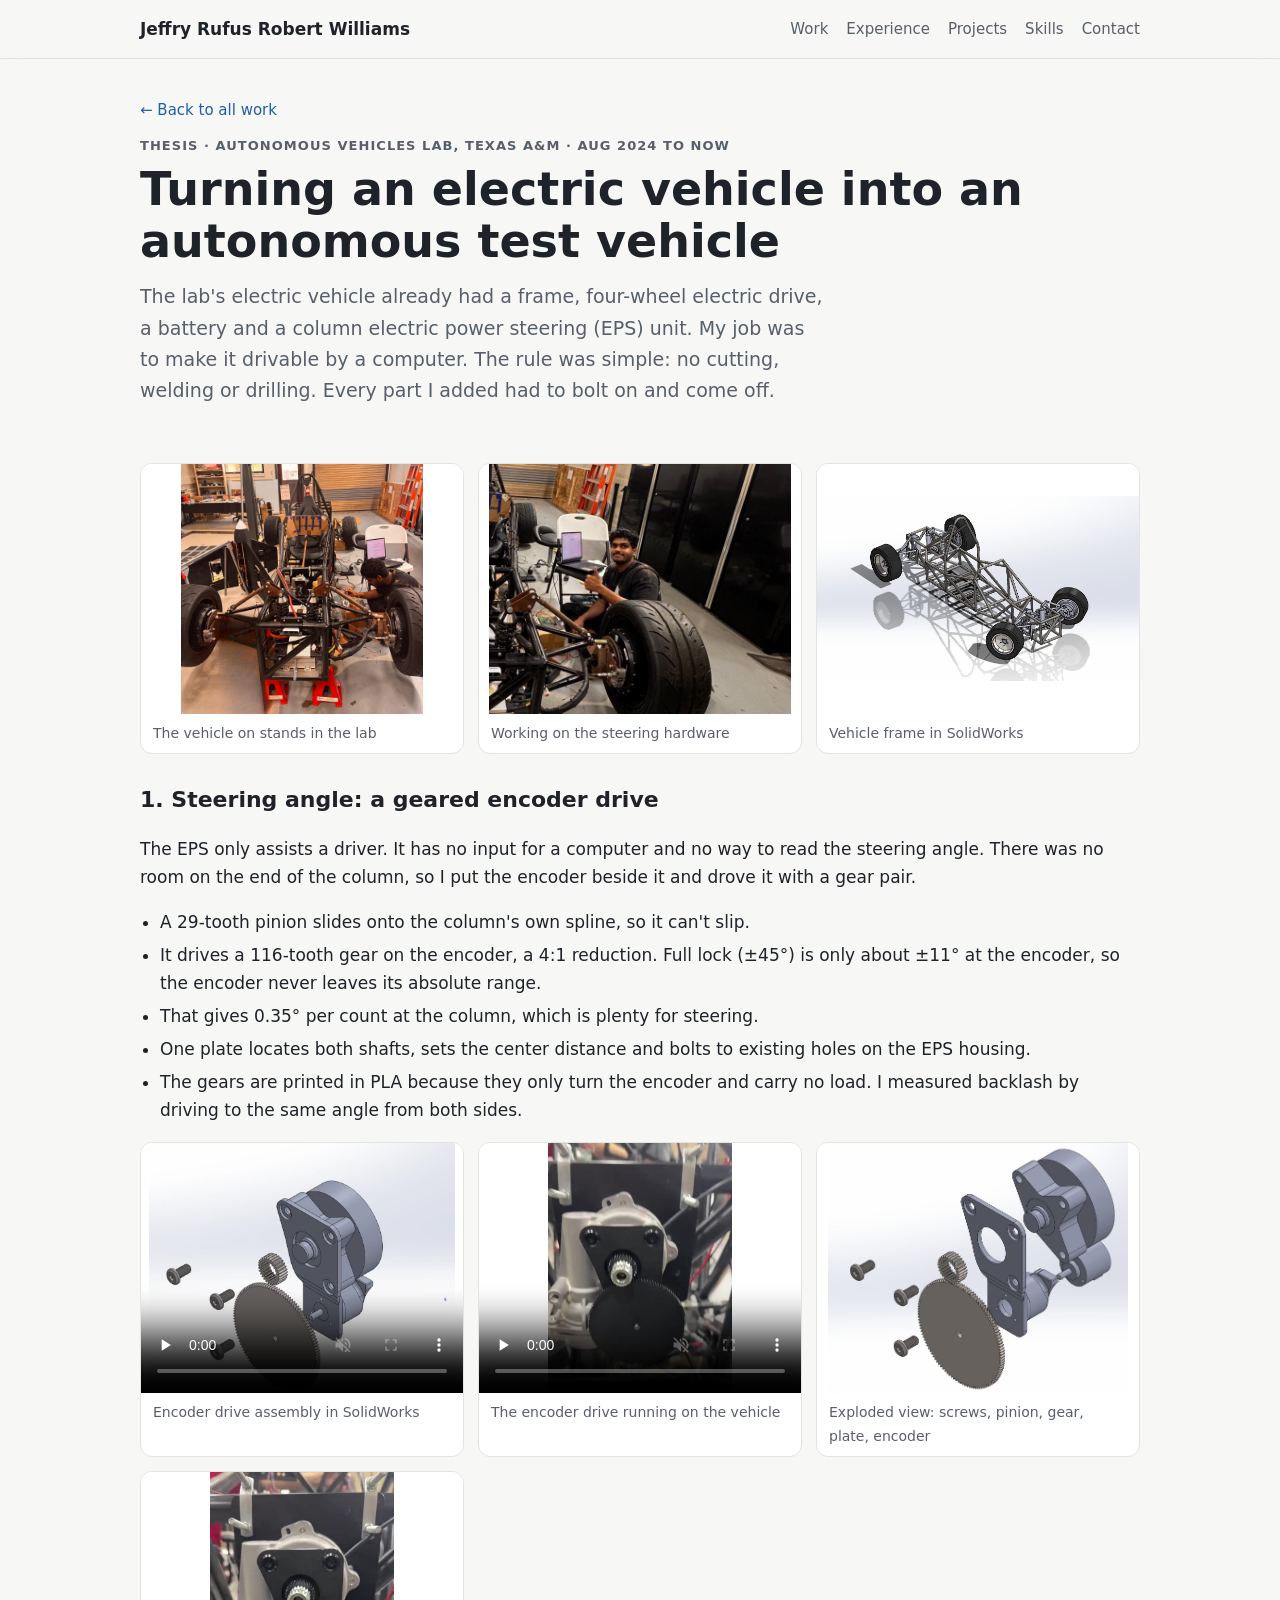
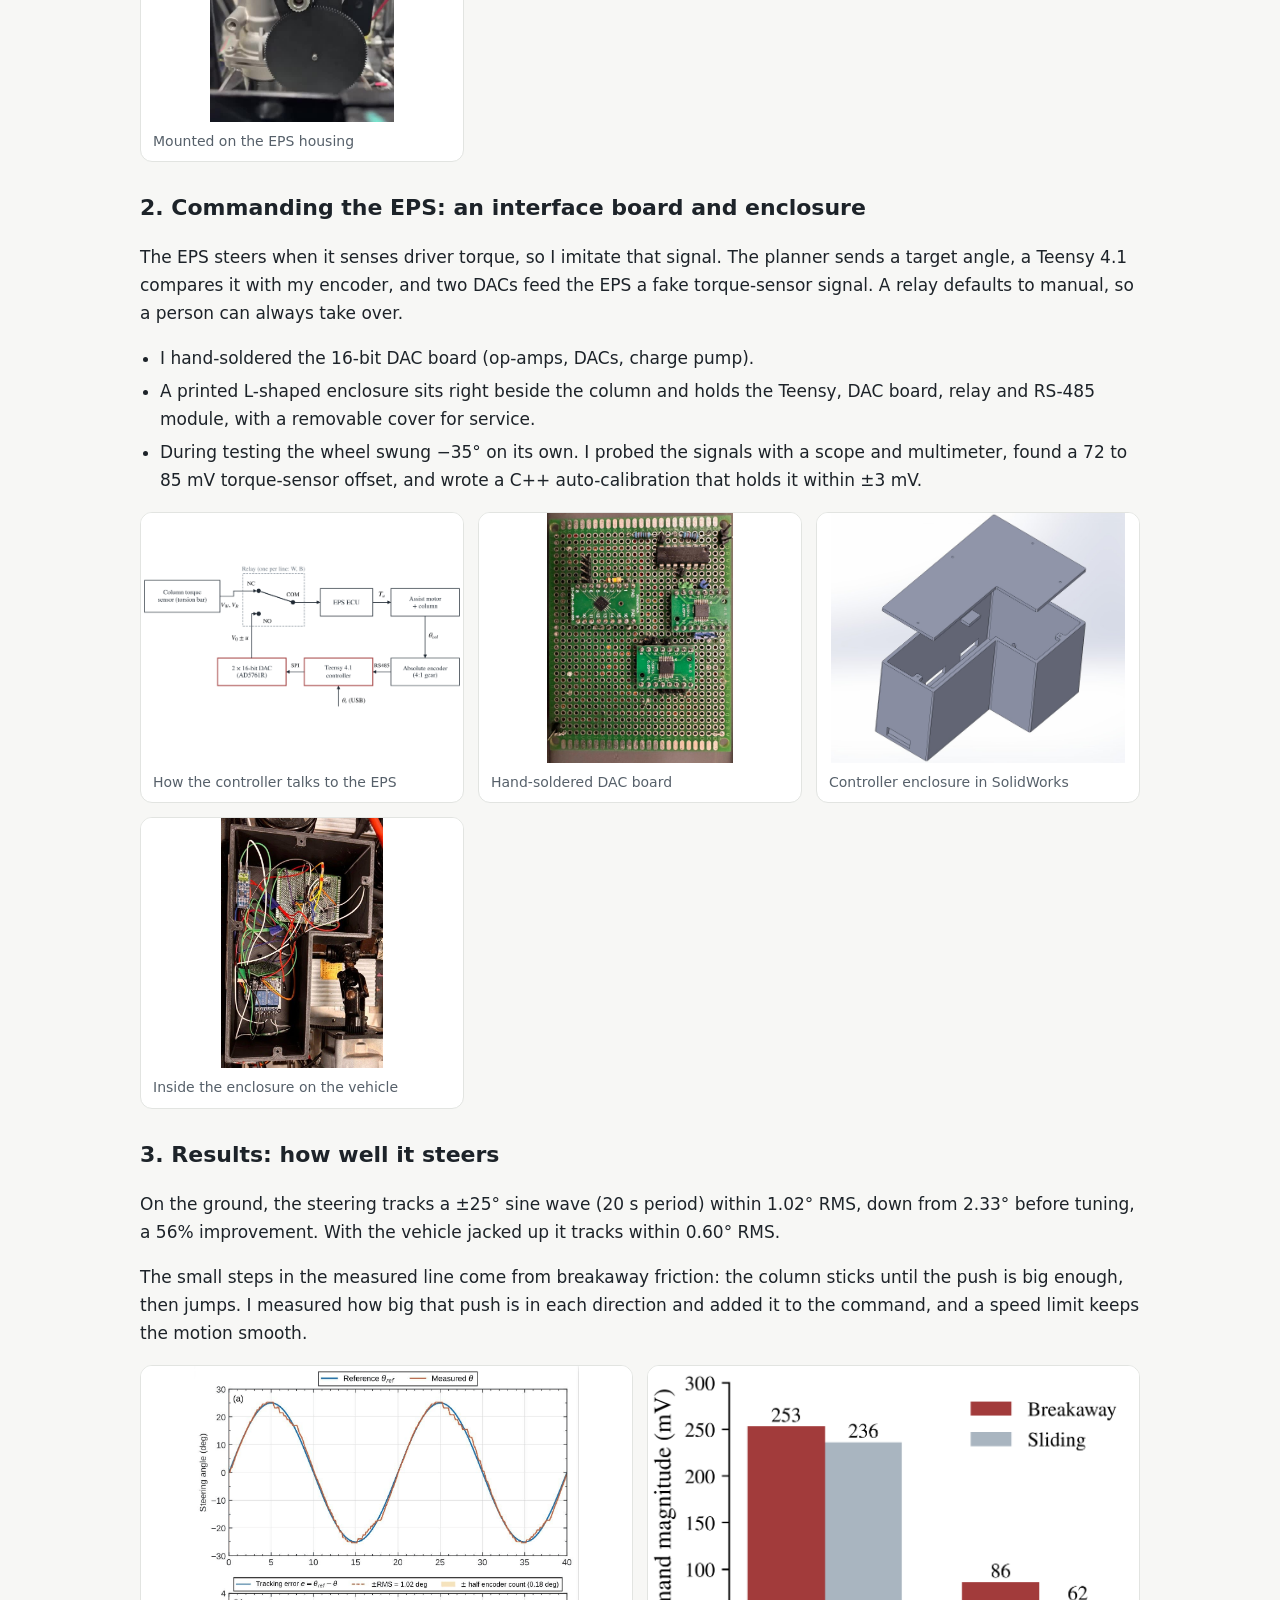
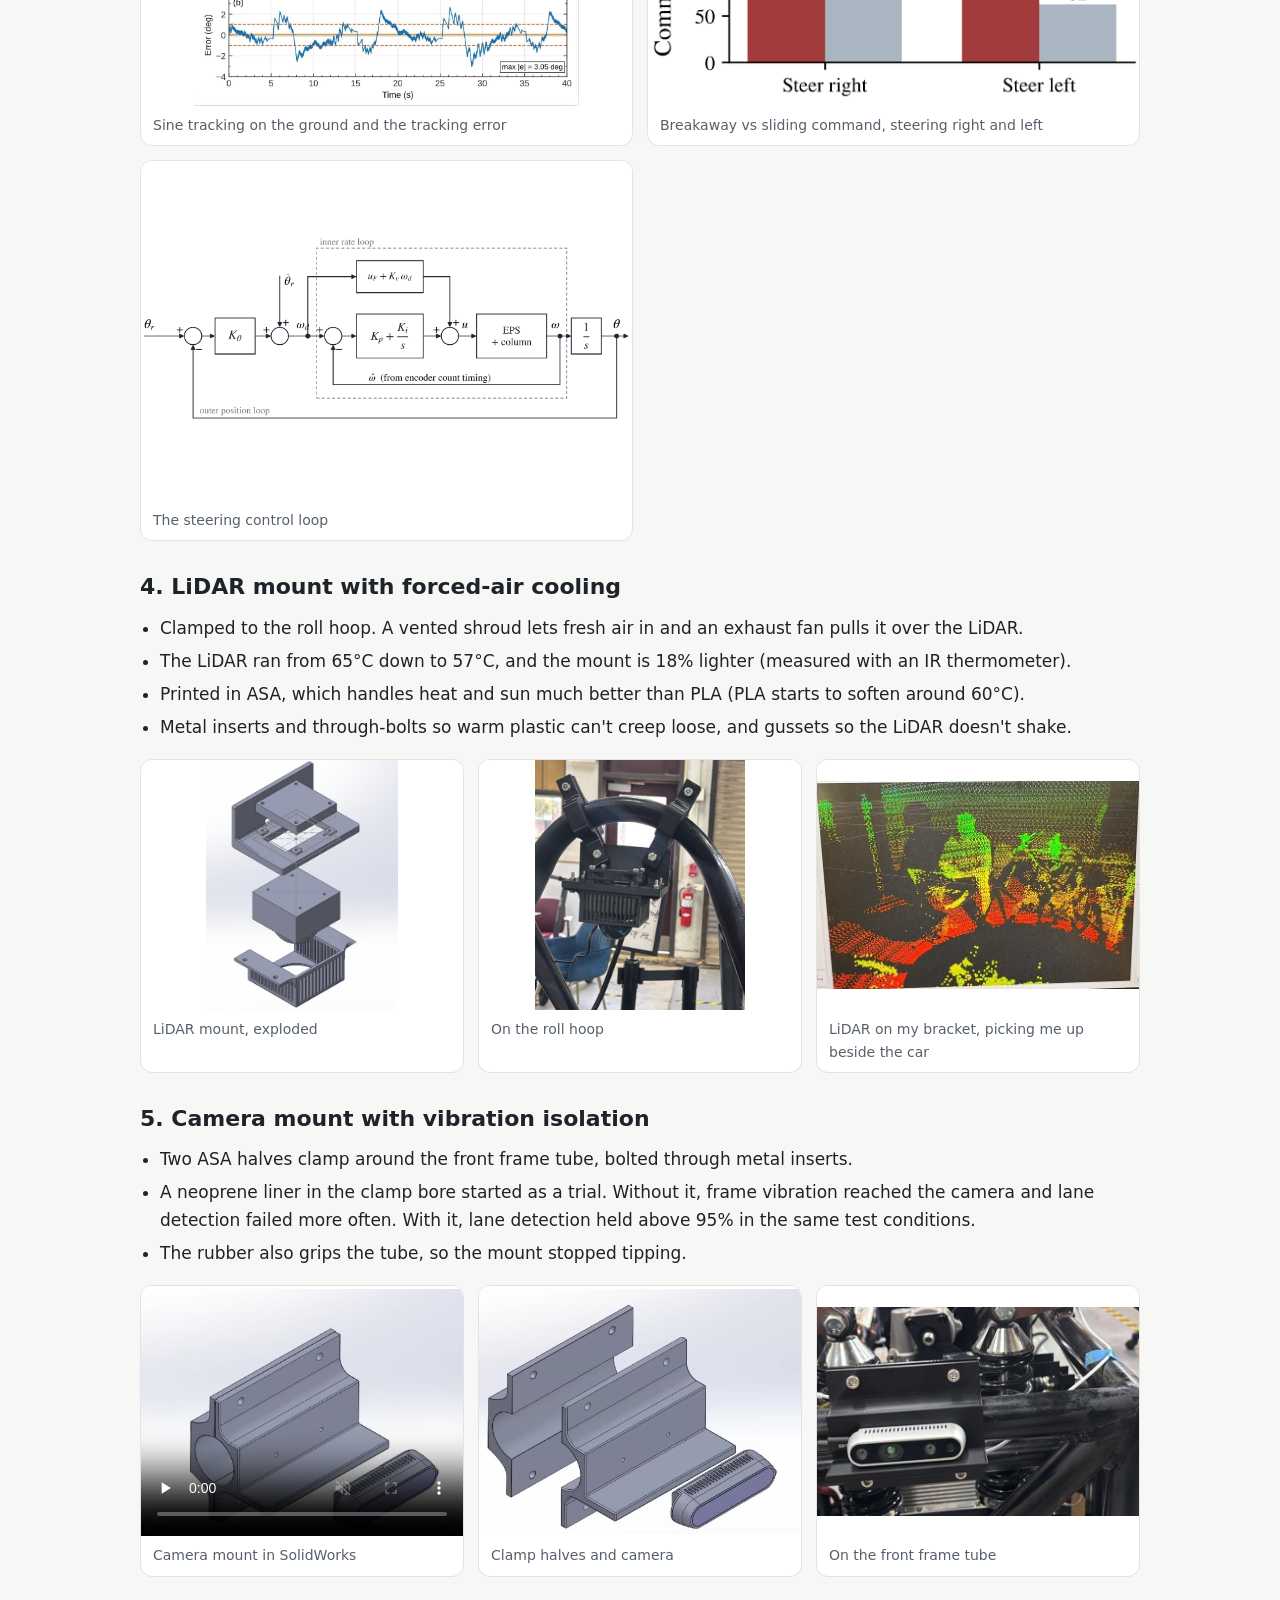
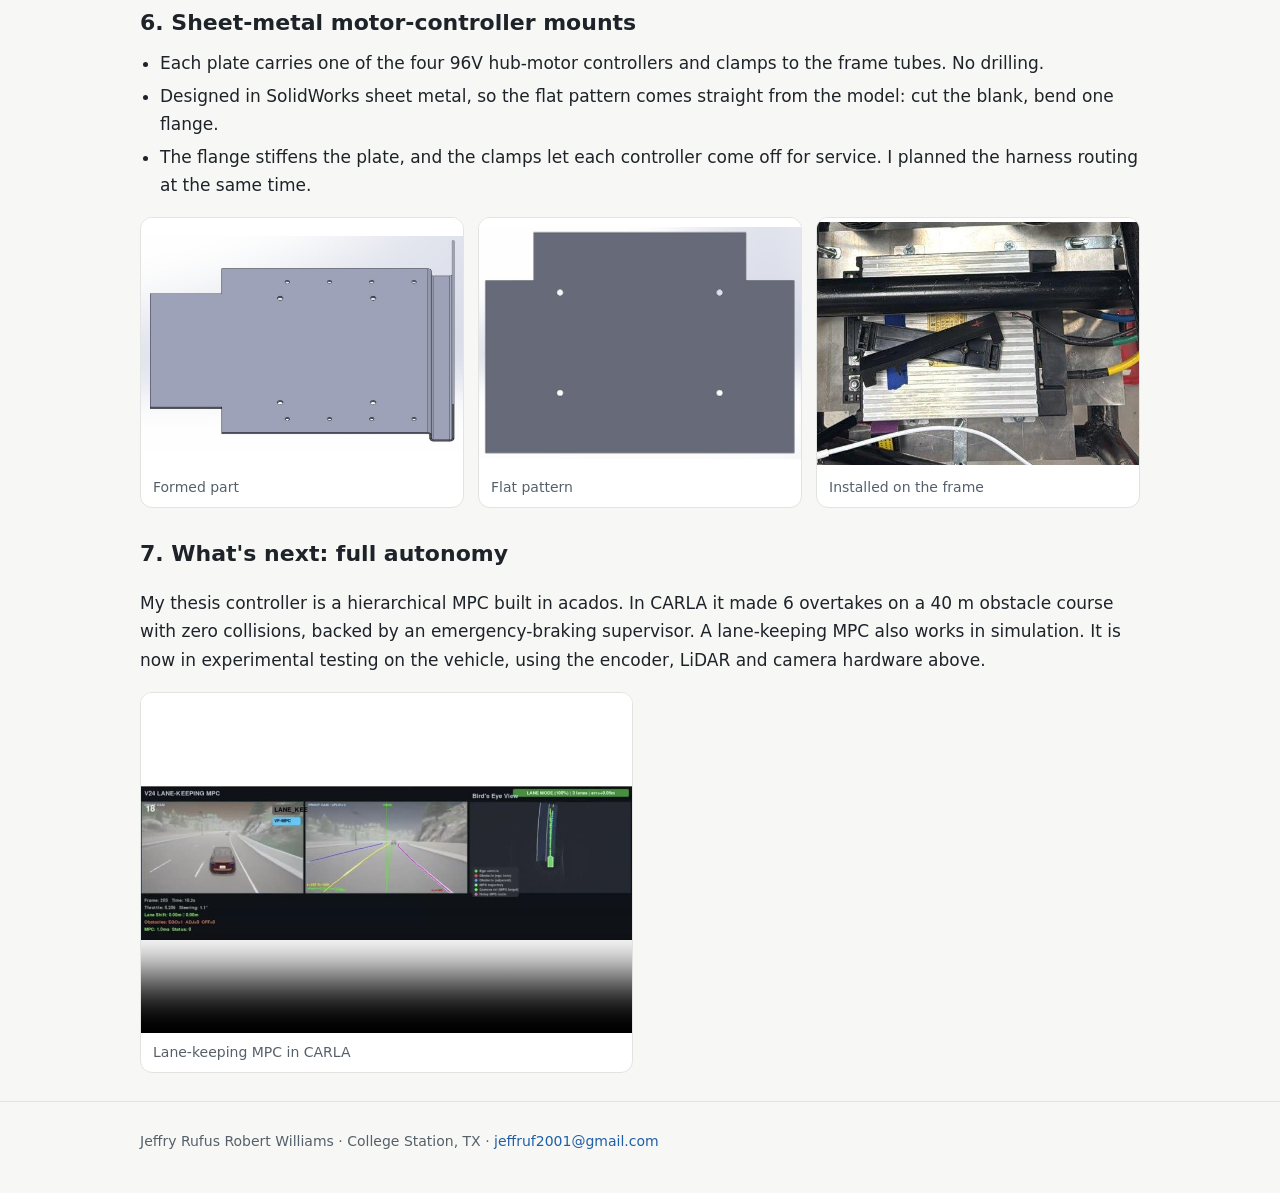
==== project-atv.html @ 8136c6f4 "Rebuild portfolio: readable layout, project photos and videos, experience matches resume" ====
<!doctype html>
<html lang="en">
<head>
<meta charset="utf-8">
<meta name="viewport" content="width=device-width, initial-scale=1">
<title>Turning an electric vehicle into an autonomous test vehicle | Jeffry Rufus Robert Williams</title>
<meta name="description" content="The lab&#x27;s electric vehicle already had a frame, four-wheel electric drive, a battery and a column electric power steering (EPS) unit. My job was to ma">
<link rel="stylesheet" href="style.css">
</head>
<body>
<header class="top"><div class="wrap nav">
  <a class="brand" href="index.html">Jeffry Rufus Robert Williams</a>
  <nav class="nav-links">
    <a href="index.html#work">Work</a><a href="index.html#experience">Experience</a>
    <a href="index.html#projects">Projects</a><a href="index.html#skills">Skills</a><a href="index.html#contact">Contact</a>
  </nav>
</div></header>
<main class="wrap">
<div class="page-head"><a class="back" href="index.html#work">← Back to all work</a><p class="eyebrow">Thesis · Autonomous Vehicles Lab, Texas A&amp;M · Aug 2024 to now</p><h1>Turning an electric vehicle into an autonomous test vehicle</h1><p class="lead">The lab's electric vehicle already had a frame, four-wheel electric drive, a battery and a column electric power steering (EPS) unit. My job was to make it drivable by a computer. The rule was simple: no cutting, welding or drilling. Every part I added had to bolt on and come off.</p></div><div class="block"><div class="gallery"><figure><img src="img-atv-vehicle.jpg" alt="The vehicle on stands in the lab" loading="lazy"><figcaption>The vehicle on stands in the lab</figcaption></figure><figure><img src="img-atv-me-working.jpg" alt="Working on the steering hardware" loading="lazy"><figcaption>Working on the steering hardware</figcaption></figure><figure><img src="img-atv-frame-cad.jpg" alt="Vehicle frame in SolidWorks" loading="lazy"><figcaption>Vehicle frame in SolidWorks</figcaption></figure></div></div><div class="block"><h2>1. Steering angle: a geared encoder drive</h2><p>The EPS only assists a driver. It has no input for a computer and no way to read the steering angle. There was no room on the end of the column, so I put the encoder beside it and drove it with a gear pair.</p><ul class="points"><li>A 29-tooth pinion slides onto the column's own spline, so it can't slip.</li><li>It drives a 116-tooth gear on the encoder, a 4:1 reduction. Full lock (±45°) is only about ±11° at the encoder, so the encoder never leaves its absolute range.</li><li>That gives 0.35° per count at the column, which is plenty for steering.</li><li>One plate locates both shafts, sets the center distance and bolts to existing holes on the EPS housing.</li><li>The gears are printed in PLA because they only turn the encoder and carry no load. I measured backlash by driving to the same angle from both sides.</li></ul><div class="gallery"><figure><video src="vid-enc-cad.mp4" poster="vid-enc-cad-poster.jpg" controls muted playsinline preload="none"></video><figcaption>Encoder drive assembly in SolidWorks</figcaption></figure><figure><video src="vid-enc-vehicle.mp4" poster="vid-enc-vehicle-poster.jpg" controls muted playsinline preload="none"></video><figcaption>The encoder drive running on the vehicle</figcaption></figure><figure><img src="img-enc-exploded.jpg" alt="Exploded view: screws, pinion, gear, plate, encoder" loading="lazy"><figcaption>Exploded view: screws, pinion, gear, plate, encoder</figcaption></figure><figure><img src="img-enc-onvehicle.jpg" alt="Mounted on the EPS housing" loading="lazy"><figcaption>Mounted on the EPS housing</figcaption></figure></div></div><div class="block"><h2>2. Commanding the EPS: an interface board and enclosure</h2><p>The EPS steers when it senses driver torque, so I imitate that signal. The planner sends a target angle, a Teensy 4.1 compares it with my encoder, and two DACs feed the EPS a fake torque-sensor signal. A relay defaults to manual, so a person can always take over.</p><ul class="points"><li>I hand-soldered the 16-bit DAC board (op-amps, DACs, charge pump).</li><li>A printed L-shaped enclosure sits right beside the column and holds the Teensy, DAC board, relay and RS-485 module, with a removable cover for service.</li><li>During testing the wheel swung −35° on its own. I probed the signals with a scope and multimeter, found a 72 to 85 mV torque-sensor offset, and wrote a C++ auto-calibration that holds it within ±3 mV.</li></ul><div class="gallery"><figure><img src="img-ctl-block-diagram.png" alt="How the controller talks to the EPS" loading="lazy"><figcaption>How the controller talks to the EPS</figcaption></figure><figure><img src="img-ctl-dac-board.jpg" alt="Hand-soldered DAC board" loading="lazy"><figcaption>Hand-soldered DAC board</figcaption></figure><figure><img src="img-ctl-enclosure-cad.jpg" alt="Controller enclosure in SolidWorks" loading="lazy"><figcaption>Controller enclosure in SolidWorks</figcaption></figure><figure><img src="img-ctl-enclosure-inside.jpg" alt="Inside the enclosure on the vehicle" loading="lazy"><figcaption>Inside the enclosure on the vehicle</figcaption></figure></div></div><div class="block"><h2>3. Results: how well it steers</h2><p>On the ground, the steering tracks a ±25° sine wave (20 s period) within 1.02° RMS, down from 2.33° before tuning, a 56% improvement. With the vehicle jacked up it tracks within 0.60° RMS.</p><p>The small steps in the measured line come from breakaway friction: the column sticks until the push is big enough, then jumps. I measured how big that push is in each direction and added it to the command, and a speed limit keeps the motion smooth.</p><div class="gallery two"><figure><img src="img-steer-sine.png" alt="Sine tracking on the ground and the tracking error" loading="lazy"><figcaption>Sine tracking on the ground and the tracking error</figcaption></figure><figure><img src="img-steer-breakaway.png" alt="Breakaway vs sliding command, steering right and left" loading="lazy"><figcaption>Breakaway vs sliding command, steering right and left</figcaption></figure><figure><img src="img-ctl-loop.png" alt="The steering control loop" loading="lazy"><figcaption>The steering control loop</figcaption></figure></div></div><div class="block"><h2>4. LiDAR mount with forced-air cooling</h2><ul class="points"><li>Clamped to the roll hoop. A vented shroud lets fresh air in and an exhaust fan pulls it over the LiDAR.</li><li>The LiDAR ran from 65°C down to 57°C, and the mount is 18% lighter (measured with an IR thermometer).</li><li>Printed in ASA, which handles heat and sun much better than PLA (PLA starts to soften around 60°C).</li><li>Metal inserts and through-bolts so warm plastic can't creep loose, and gussets so the LiDAR doesn't shake.</li></ul><div class="gallery"><figure><img src="img-lidar-cad.jpg" alt="LiDAR mount, exploded" loading="lazy"><figcaption>LiDAR mount, exploded</figcaption></figure><figure><img src="img-lidar-photo.jpg" alt="On the roll hoop" loading="lazy"><figcaption>On the roll hoop</figcaption></figure><figure><img src="img-lidar-pointcloud.jpg" alt="LiDAR on my bracket, picking me up beside the car" loading="lazy"><figcaption>LiDAR on my bracket, picking me up beside the car</figcaption></figure></div></div><div class="block"><h2>5. Camera mount with vibration isolation</h2><ul class="points"><li>Two ASA halves clamp around the front frame tube, bolted through metal inserts.</li><li>A neoprene liner in the clamp bore started as a trial. Without it, frame vibration reached the camera and lane detection failed more often. With it, lane detection held above 95% in the same test conditions.</li><li>The rubber also grips the tube, so the mount stopped tipping.</li></ul><div class="gallery"><figure><video src="vid-cam-cad.mp4" poster="vid-cam-cad-poster.jpg" controls muted playsinline preload="none"></video><figcaption>Camera mount in SolidWorks</figcaption></figure><figure><img src="img-cam-cad.jpg" alt="Clamp halves and camera" loading="lazy"><figcaption>Clamp halves and camera</figcaption></figure><figure><img src="img-cam-photo.jpg" alt="On the front frame tube" loading="lazy"><figcaption>On the front frame tube</figcaption></figure></div></div><div class="block"><h2>6. Sheet-metal motor-controller mounts</h2><ul class="points"><li>Each plate carries one of the four 96V hub-motor controllers and clamps to the frame tubes. No drilling.</li><li>Designed in SolidWorks sheet metal, so the flat pattern comes straight from the model: cut the blank, bend one flange.</li><li>The flange stiffens the plate, and the clamps let each controller come off for service. I planned the harness routing at the same time.</li></ul><div class="gallery"><figure><img src="img-mc-cad.jpg" alt="Formed part" loading="lazy"><figcaption>Formed part</figcaption></figure><figure><img src="img-mc-flat.jpg" alt="Flat pattern" loading="lazy"><figcaption>Flat pattern</figcaption></figure><figure><img src="img-mc-installed.jpg" alt="Installed on the frame" loading="lazy"><figcaption>Installed on the frame</figcaption></figure></div></div><div class="block"><h2>7. What&#x27;s next: full autonomy</h2><p>My thesis controller is a hierarchical MPC built in acados. In CARLA it made 6 overtakes on a 40 m obstacle course with zero collisions, backed by an emergency-braking supervisor. A lane-keeping MPC also works in simulation. It is now in experimental testing on the vehicle, using the encoder, LiDAR and camera hardware above.</p><div class="gallery two"><figure><video src="vid-carla-lkmpc.mp4" poster="vid-carla-lkmpc-poster.jpg" controls muted playsinline preload="none"></video><figcaption>Lane-keeping MPC in CARLA</figcaption></figure></div></div></main>
<footer><div class="wrap">Jeffry Rufus Robert Williams · College Station, TX · <a href="mailto:jeffruf2001@gmail.com">jeffruf2001@gmail.com</a></div></footer>
</body>
</html>
---- style.css ----
/* Jeffry Rufus Robert Williams, portfolio. Plain, readable, light-first. */
:root{
  --bg:#f7f7f5; --card:#ffffff; --ink:#1d2329; --muted:#56606a; --line:#e2e4e1;
  --accent:#1f5fa8; --accent-soft:#e7eff9; --max:1040px; --r:12px;
}
@media (prefers-color-scheme: dark){
  :root{ --bg:#121417; --card:#1a1d21; --ink:#e8eaec; --muted:#a3abb3; --line:#2b3036; --accent:#7fb0ec; --accent-soft:#1d2a3a; }
}
*{ box-sizing:border-box; }
html{ scroll-behavior:smooth; }
body{ margin:0; background:var(--bg); color:var(--ink); font:17px/1.65 system-ui,-apple-system,"Segoe UI",Roboto,Arial,sans-serif; }
img,video{ max-width:100%; display:block; }
a{ color:var(--accent); text-decoration:none; }
a:hover{ text-decoration:underline; }
.wrap{ max-width:var(--max); margin:0 auto; padding:0 20px; }

/* nav */
.top{ position:sticky; top:0; z-index:10; background:color-mix(in srgb, var(--bg) 88%, transparent); backdrop-filter:blur(8px); border-bottom:1px solid var(--line); }
.nav{ display:flex; align-items:center; justify-content:space-between; gap:16px; min-height:58px; flex-wrap:wrap; }
.brand{ font-weight:700; color:var(--ink); }
.nav-links{ display:flex; gap:18px; flex-wrap:wrap; font-size:15px; }
.nav-links a{ color:var(--muted); }
.nav-links a:hover{ color:var(--ink); text-decoration:none; }

/* hero */
.hero{ padding:48px 0 28px; display:grid; grid-template-columns:1.2fr .8fr; gap:32px; align-items:center; }
@media (max-width:860px){ .hero{ grid-template-columns:1fr; padding-top:28px; } }
.eyebrow{ font-size:13px; letter-spacing:.08em; text-transform:uppercase; color:var(--muted); margin:0 0 8px; font-weight:600; }
h1{ font-size:clamp(32px,5vw,46px); line-height:1.12; margin:0 0 14px; }
.lead{ font-size:19px; color:var(--muted); margin:0 0 20px; max-width:36em; }
.hero-photo{ border-radius:var(--r); overflow:hidden; border:1px solid var(--line); }
.hero-photo img{ width:100%; aspect-ratio:4/3.3; object-fit:cover; }
.hero-photo figcaption{ font-size:14px; color:var(--muted); padding:8px 12px; background:var(--card); }
.btns{ display:flex; gap:10px; flex-wrap:wrap; }
.btn{ display:inline-block; padding:9px 16px; border-radius:999px; border:1px solid var(--accent); background:var(--accent); color:#fff; font-weight:600; font-size:15px; }
.btn.ghost{ background:transparent; color:var(--accent); }
.btn:hover{ text-decoration:none; filter:brightness(1.05); }

/* numbers */
.stats{ display:grid; grid-template-columns:repeat(4,1fr); gap:12px; margin:8px 0 8px; }
@media (max-width:760px){ .stats{ grid-template-columns:repeat(2,1fr); } }
.stat{ background:var(--card); border:1px solid var(--line); border-radius:var(--r); padding:14px 16px; }
.stat b{ display:block; font-size:28px; color:var(--accent); line-height:1.15; }
.stat span{ font-size:14px; color:var(--muted); }

/* sections */
section{ padding:40px 0; }
section + section{ border-top:1px solid var(--line); }
h2{ font-size:28px; margin:0 0 6px; }
.section-intro{ color:var(--muted); margin:0 0 22px; max-width:46em; }
h3{ font-size:20px; margin:0 0 6px; line-height:1.3; }
.meta{ color:var(--muted); font-size:15px; margin:0 0 10px; }
.card{ background:var(--card); border:1px solid var(--line); border-radius:var(--r); padding:20px; }
.cards{ display:grid; grid-template-columns:repeat(auto-fill,minmax(300px,1fr)); gap:16px; }
.card .thumb{ margin:-20px -20px 14px; border-bottom:1px solid var(--line); border-radius:var(--r) var(--r) 0 0; overflow:hidden; }
.card .thumb img{ width:100%; aspect-ratio:16/10; object-fit:cover; }
.card p{ margin:0 0 10px; }
.more{ font-weight:600; }

/* featured project rows */
.feature{ display:grid; grid-template-columns:1fr 1fr; gap:24px; align-items:center; margin-bottom:28px; }
.feature:nth-of-type(even) .feature-img{ order:2; }
@media (max-width:860px){ .feature{ grid-template-columns:1fr; } .feature:nth-of-type(even) .feature-img{ order:0; } }
.feature-img{ border-radius:var(--r); overflow:hidden; border:1px solid var(--line); background:var(--card); }
.feature-img img{ width:100%; aspect-ratio:4/3; object-fit:cover; }
ul.points{ margin:8px 0 12px; padding-left:20px; }
ul.points li{ margin:5px 0; }

/* experience */
.job{ padding:18px 0; border-bottom:1px solid var(--line); }
.job:last-child{ border-bottom:0; }
.job-head{ display:flex; justify-content:space-between; gap:12px; flex-wrap:wrap; }
.job-head h3{ margin:0; }
.when{ color:var(--muted); font-size:15px; white-space:nowrap; }

/* skills */
.tags{ display:flex; flex-wrap:wrap; gap:6px; margin-top:8px; }
.tags span{ font-size:14px; padding:3px 10px; border-radius:999px; background:var(--accent-soft); color:var(--ink); }

/* project pages */
.page-head{ padding:36px 0 8px; }
.back{ font-size:15px; display:inline-block; margin-bottom:12px; }
.gallery{ display:grid; grid-template-columns:repeat(auto-fill,minmax(280px,1fr)); gap:14px; margin:18px 0 6px; }
.gallery.two{ grid-template-columns:repeat(auto-fill,minmax(420px,1fr)); }
@media (max-width:520px){ .gallery.two{ grid-template-columns:1fr; } }
figure{ margin:0; }
.gallery figure{ background:var(--card); border:1px solid var(--line); border-radius:var(--r); overflow:hidden; }
.gallery img,.gallery video{ width:100%; height:auto; background:#fff; }
.gallery figcaption{ font-size:14px; color:var(--muted); padding:8px 12px; }
.block{ margin:28px 0; }
.block h2{ font-size:22px; }
.links{ display:flex; gap:10px; flex-wrap:wrap; margin-top:10px; }
.note{ font-size:14px; color:var(--muted); }
footer{ padding:28px 0 40px; color:var(--muted); font-size:14px; border-top:1px solid var(--line); }
.feature-wide{ grid-column:1 / -1; max-width:52em; }
.gallery img,.gallery video{ height:250px; object-fit:contain; background:#fff; }
.gallery.two img,.gallery.two video{ height:340px; }
@media (max-width:520px){ .gallery img,.gallery video,.gallery.two img,.gallery.two video{ height:auto; max-height:420px; } }
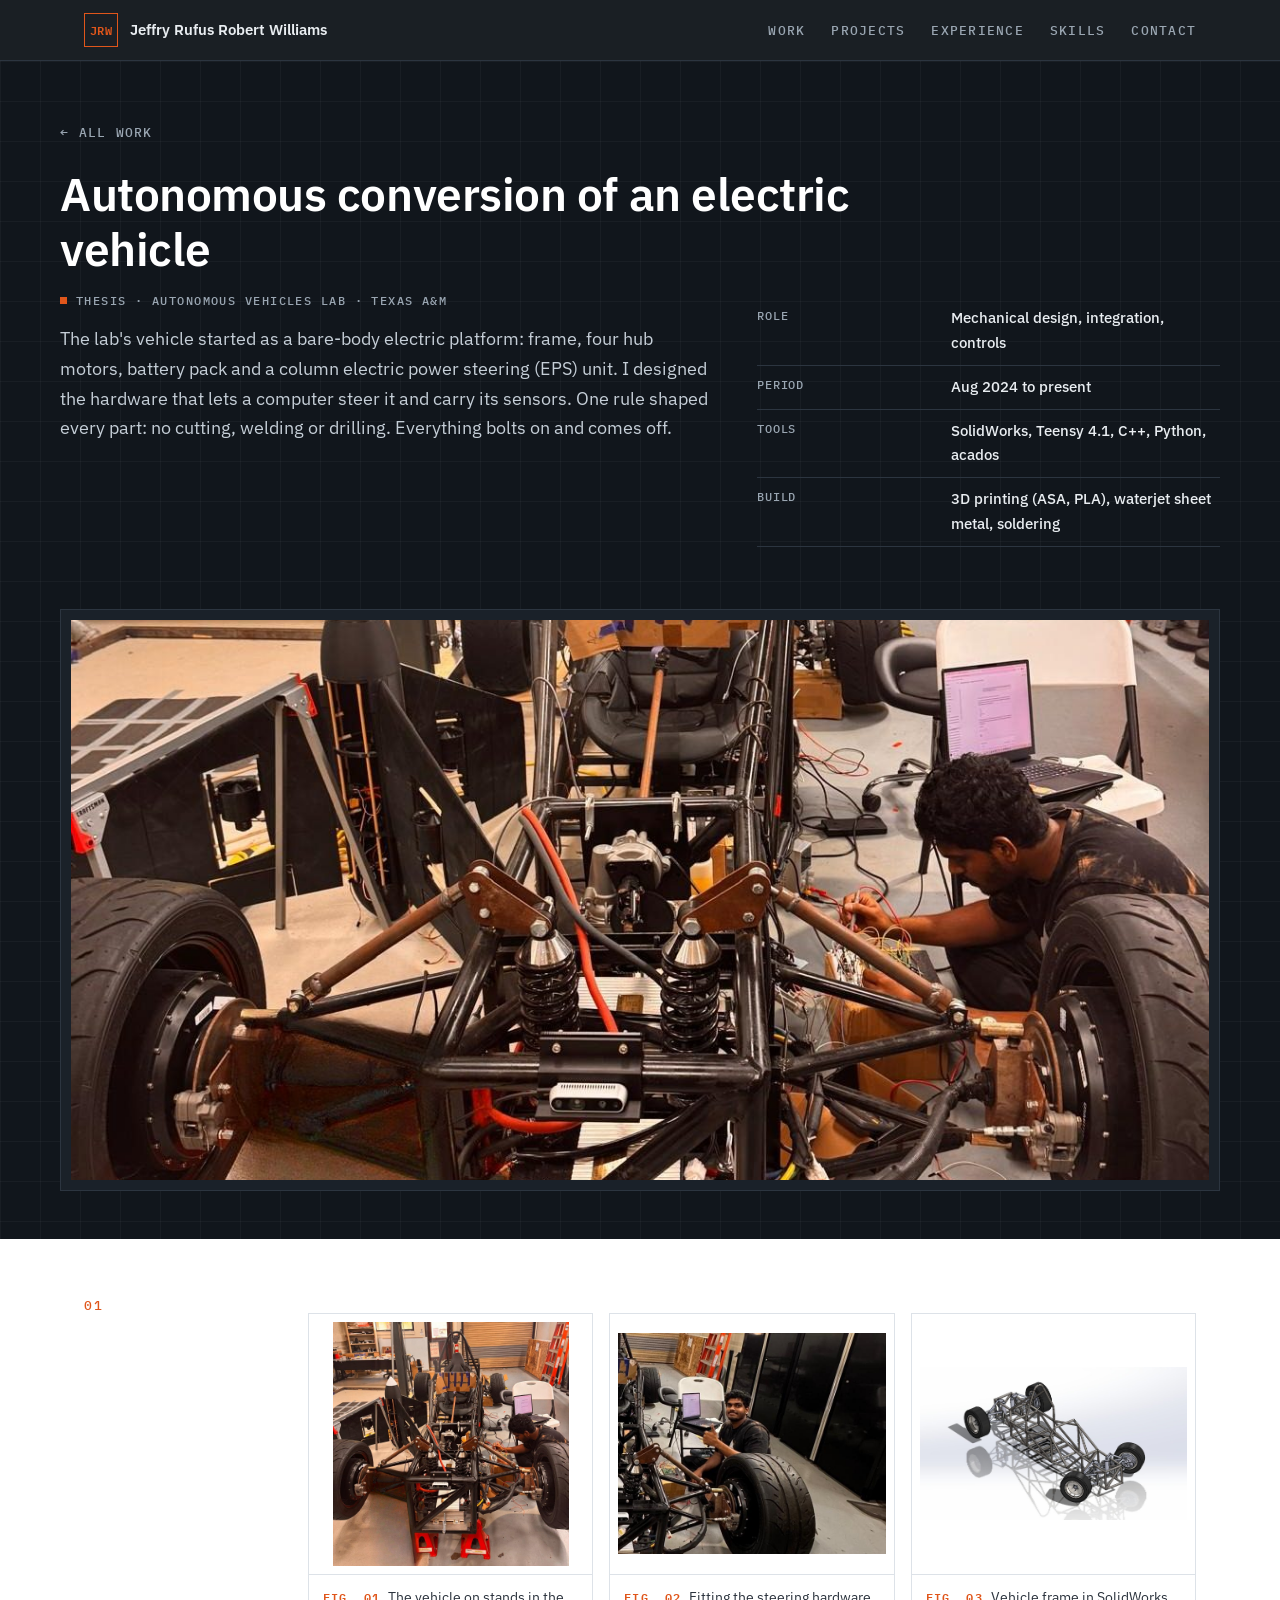
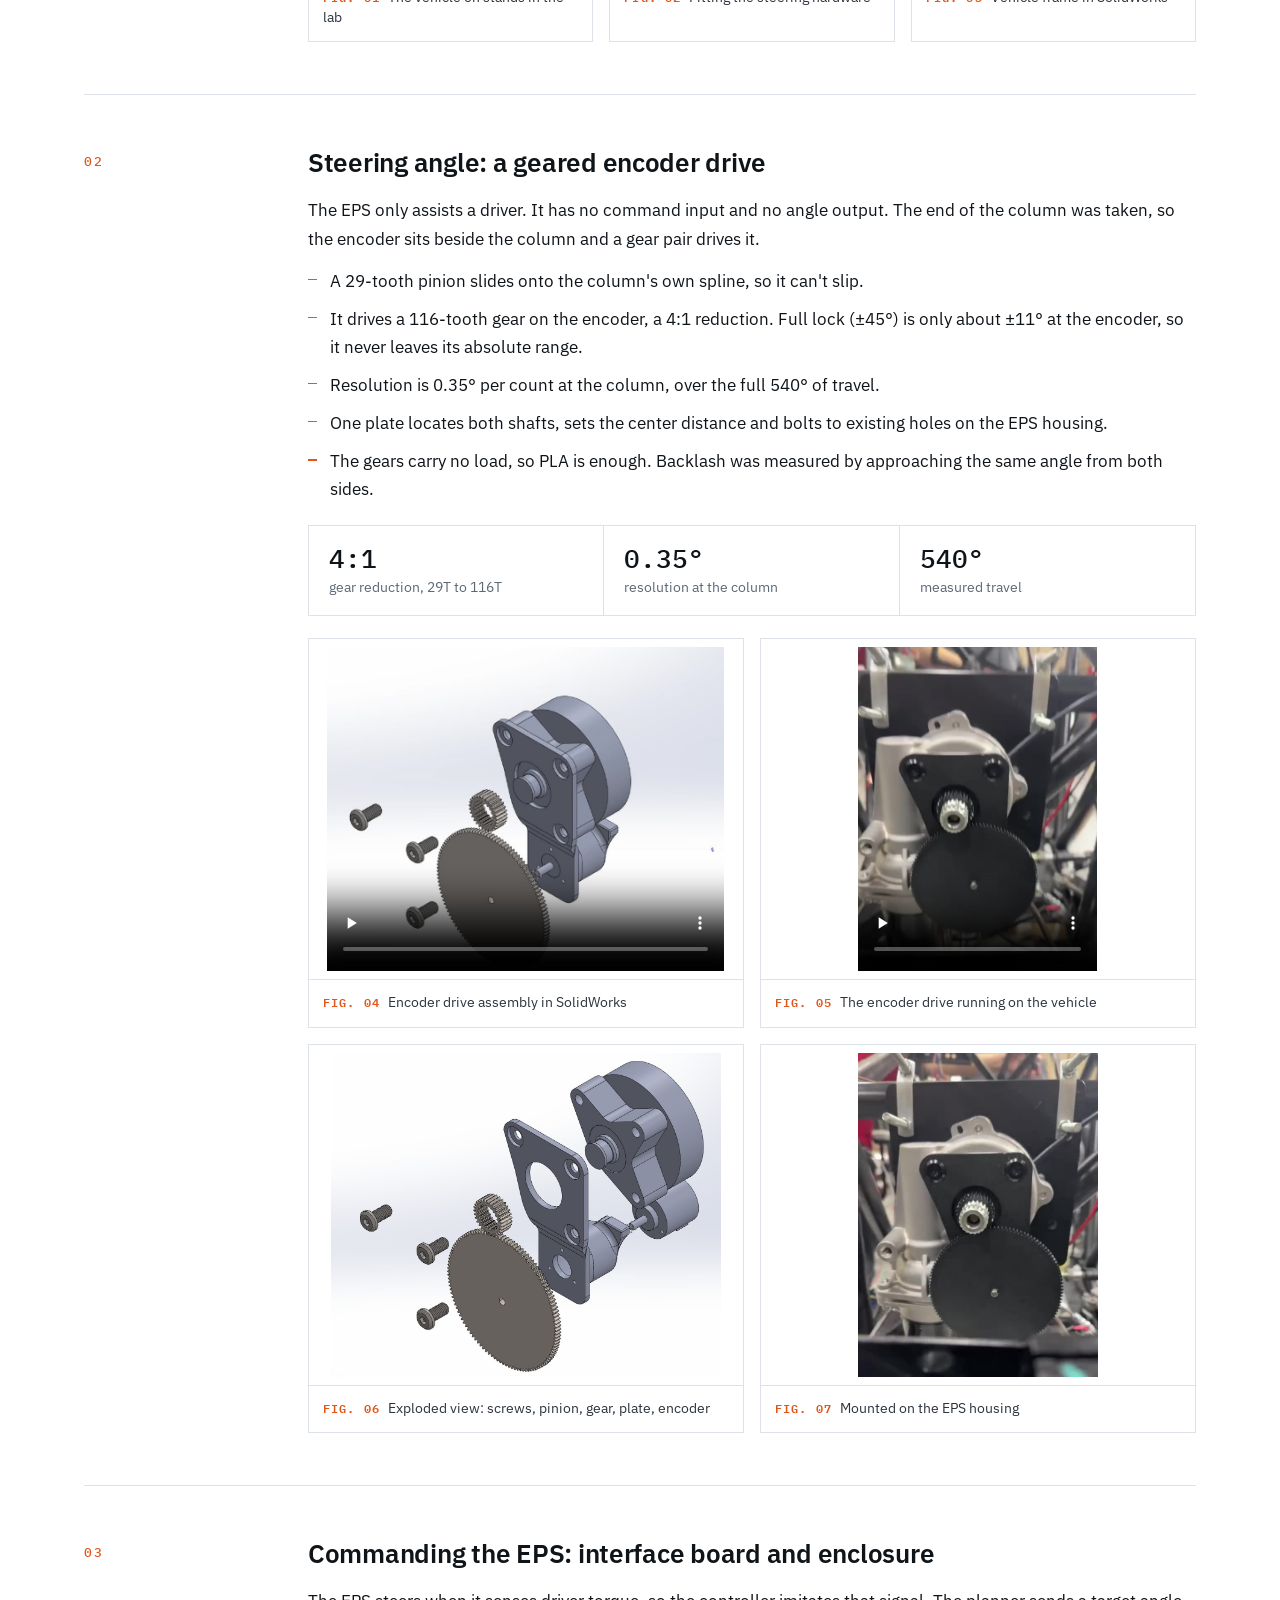
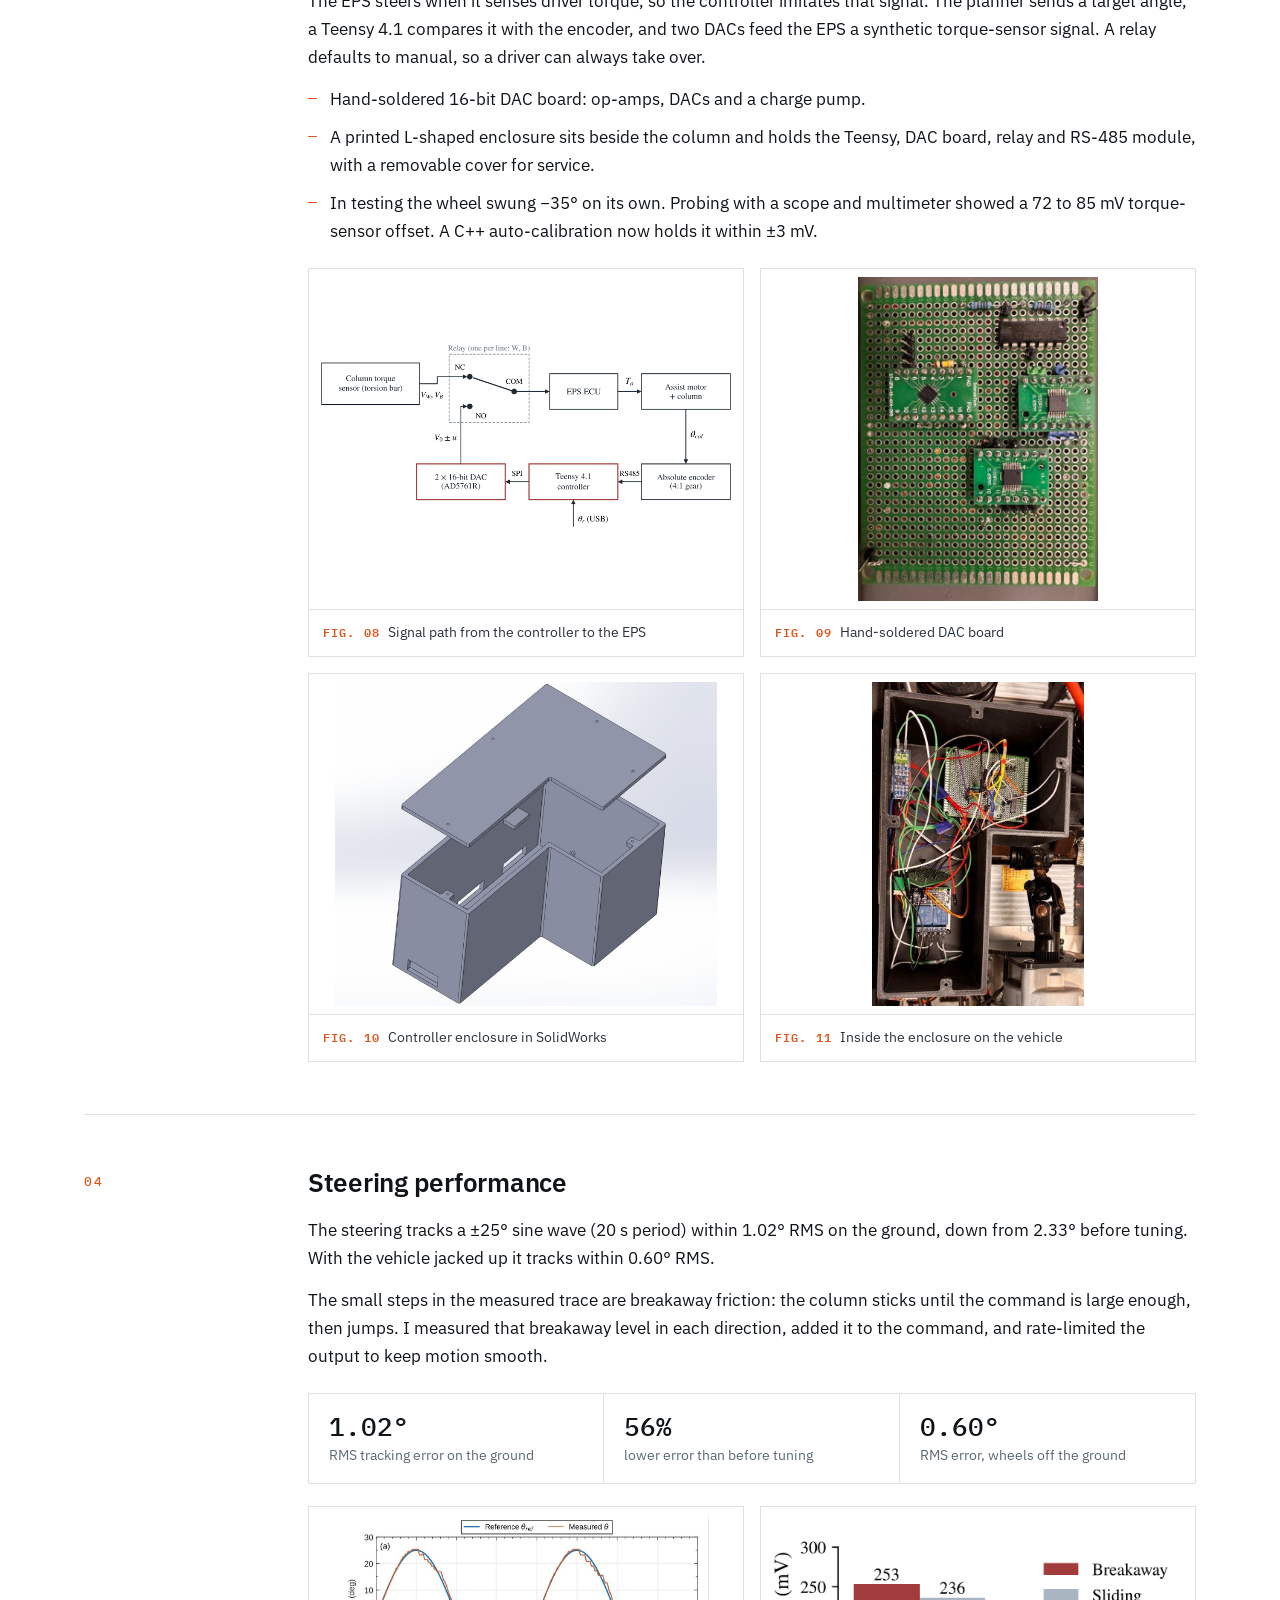
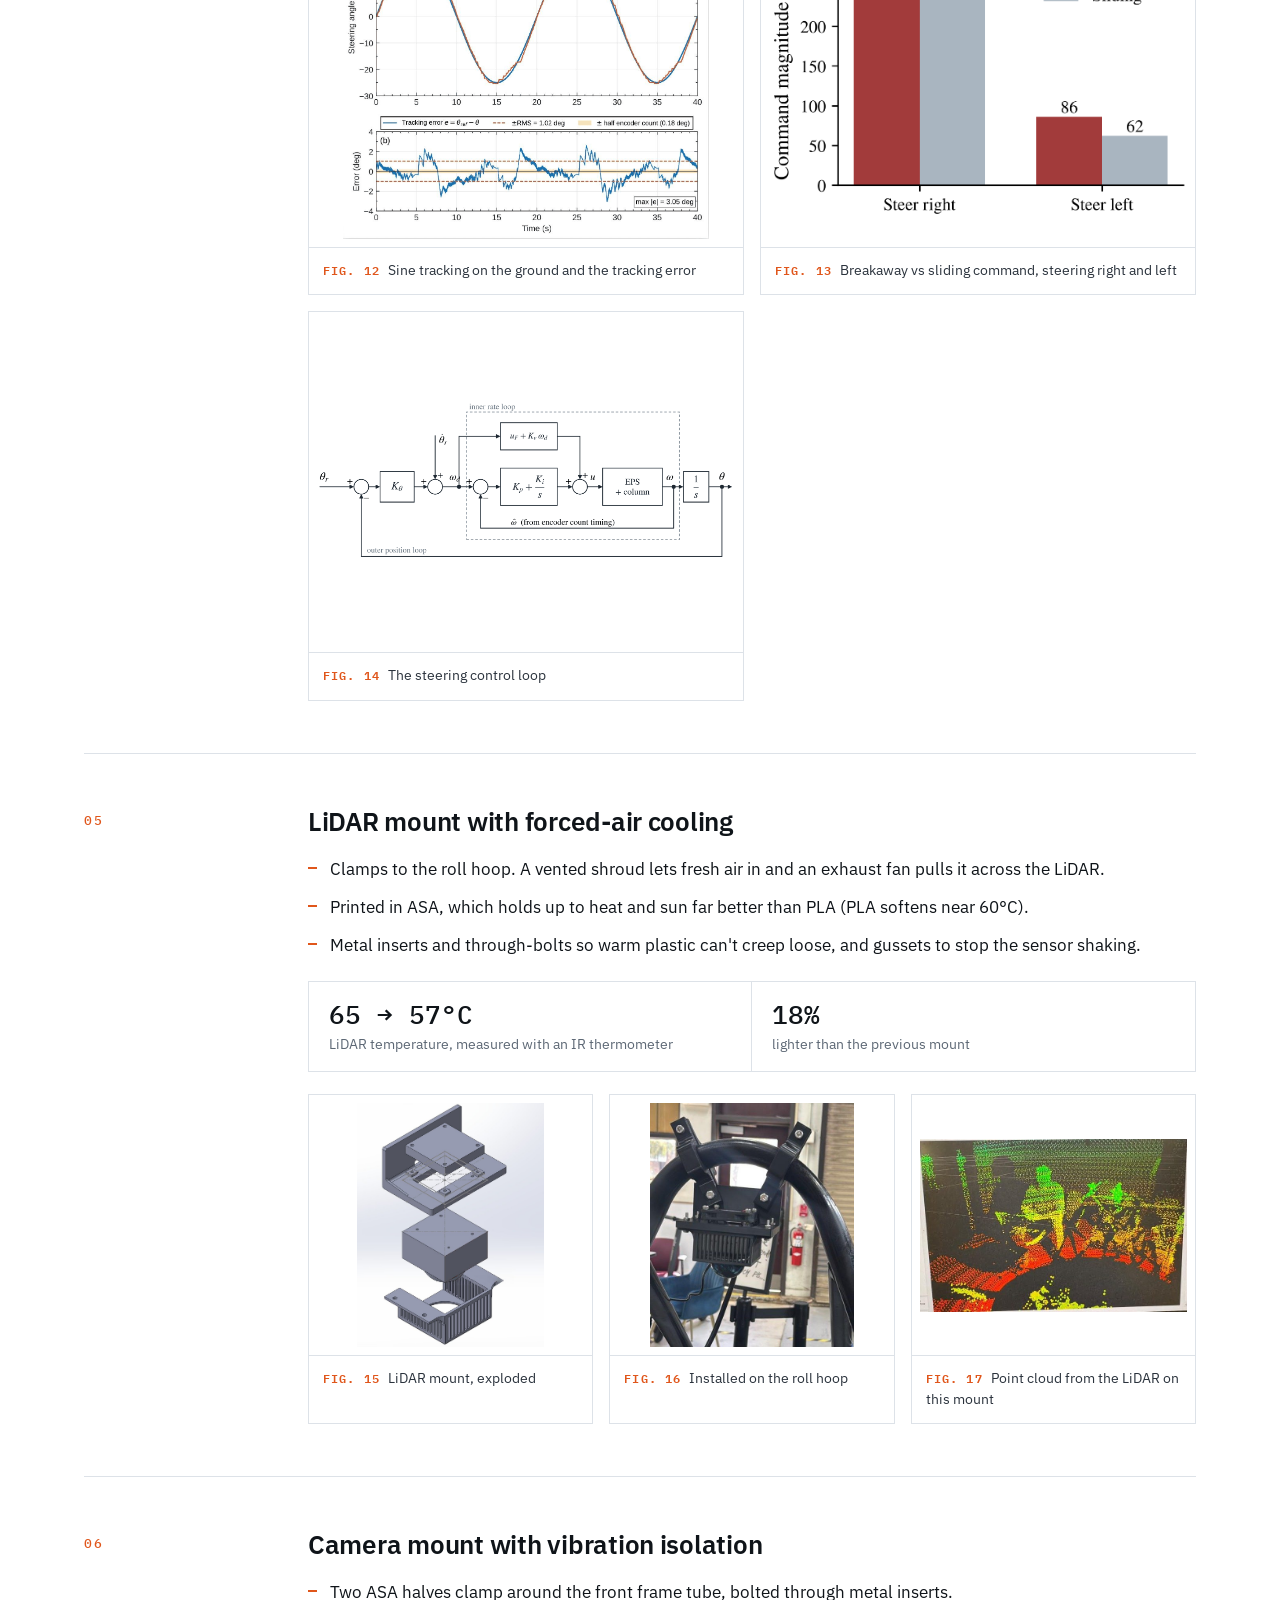
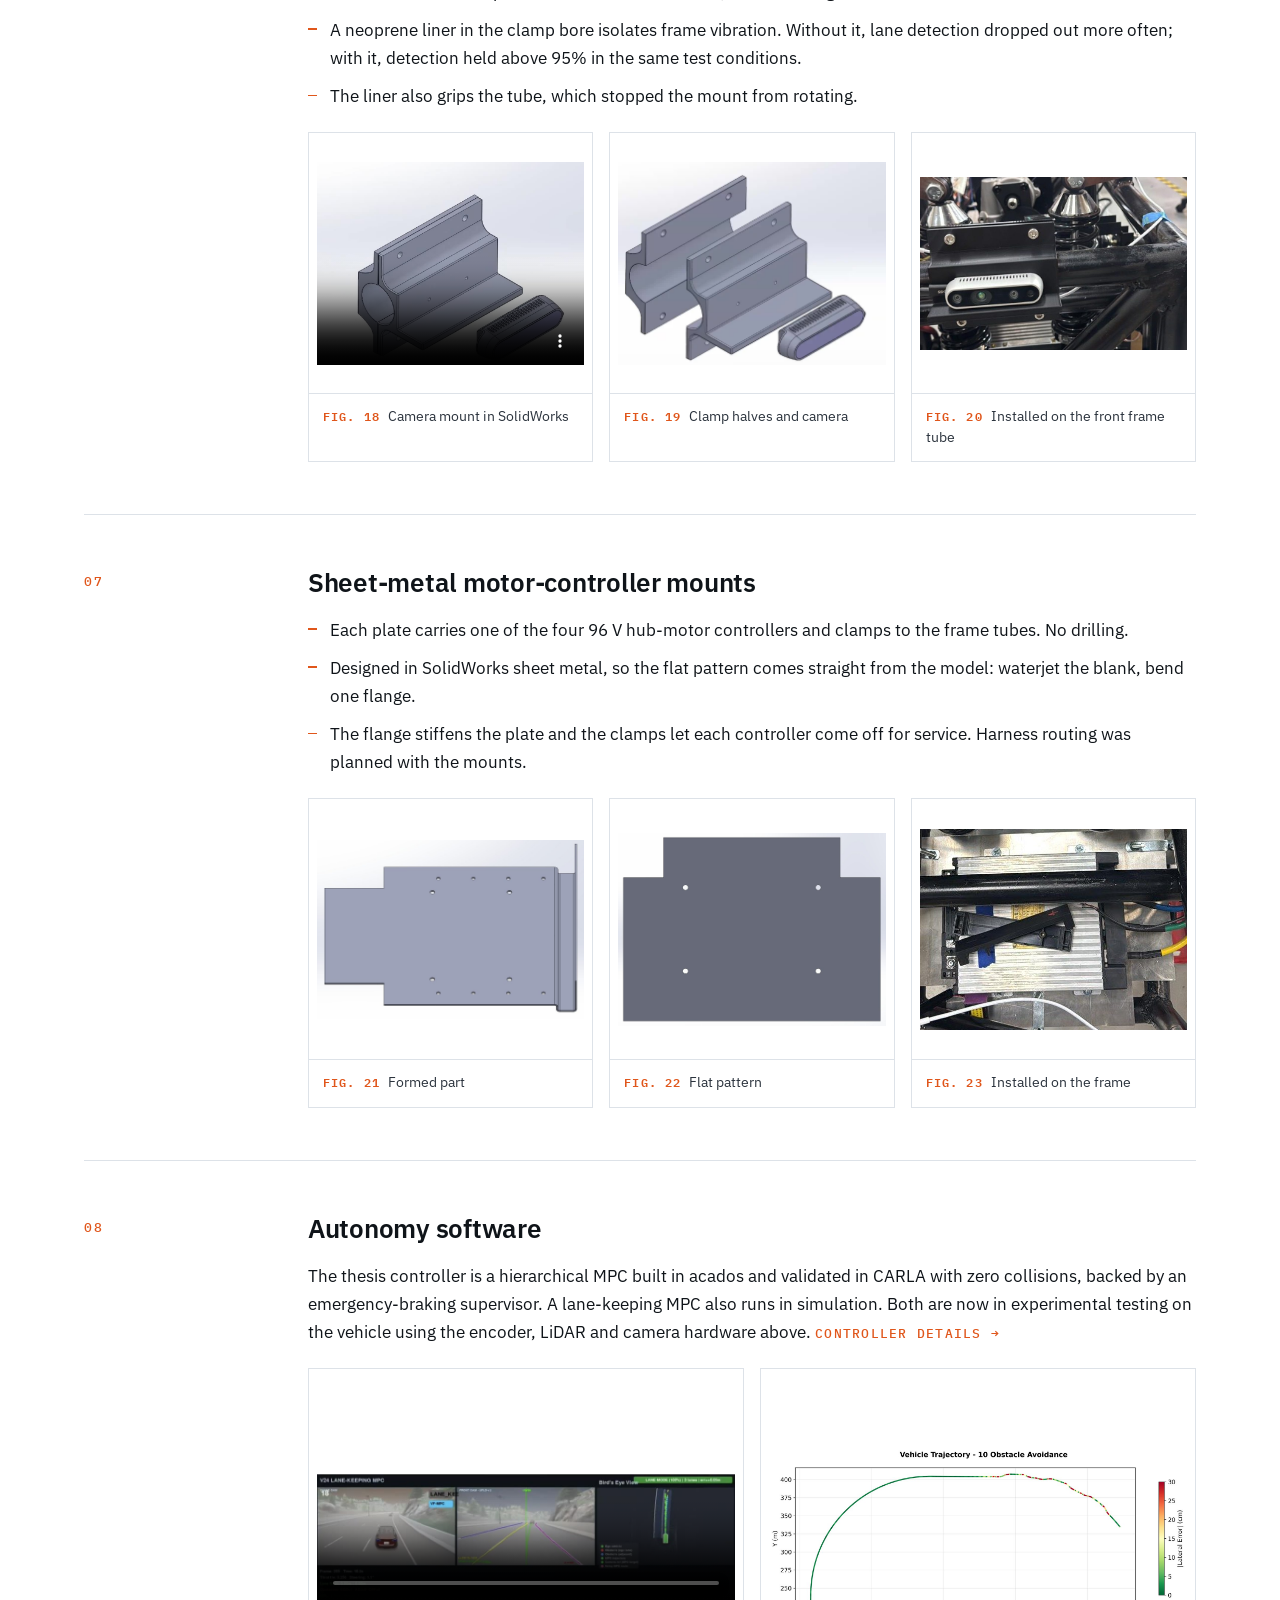
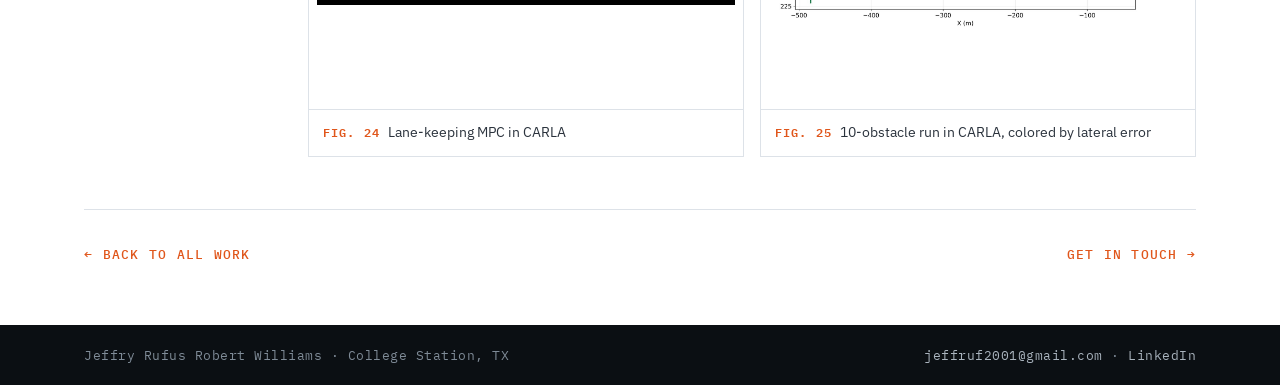
==== commit a632fb11: "Redesign site; add ROS, torque vectoring, thesis and DC motor figures" ====
--- a/project-atv.html
+++ b/project-atv.html
@@ -3,20 +3,27 @@
 <head>
 <meta charset="utf-8">
 <meta name="viewport" content="width=device-width, initial-scale=1">
-<title>Turning an electric vehicle into an autonomous test vehicle | Jeffry Rufus Robert Williams</title>
-<meta name="description" content="The lab&#x27;s electric vehicle already had a frame, four-wheel electric drive, a battery and a column electric power steering (EPS) unit. My job was to ma">
+<title>Autonomous conversion of an electric vehicle | Jeffry Rufus Robert Williams</title>
+<meta name="description" content="The lab&#x27;s vehicle started as a bare-body electric platform: frame, four hub motors, battery pack and a column electric power steering (EPS) unit. I designe">
+<link rel="preconnect" href="https://fonts.googleapis.com"><link rel="preconnect" href="https://fonts.gstatic.com" crossorigin><link href="https://fonts.googleapis.com/css2?family=IBM+Plex+Mono:wght@400;500;600&family=IBM+Plex+Sans:wght@400;500;600&display=swap" rel="stylesheet">
 <link rel="stylesheet" href="style.css">
 </head>
 <body>
 <header class="top"><div class="wrap nav">
-  <a class="brand" href="index.html">Jeffry Rufus Robert Williams</a>
+  <a class="brand" href="index.html"><span class="mark">JRW</span>Jeffry Rufus Robert Williams</a>
   <nav class="nav-links">
-    <a href="index.html#work">Work</a><a href="index.html#experience">Experience</a>
-    <a href="index.html#projects">Projects</a><a href="index.html#skills">Skills</a><a href="index.html#contact">Contact</a>
+    <a href="index.html#work">Work</a><a href="index.html#projects">Projects</a>
+    <a href="index.html#experience">Experience</a><a href="index.html#skills">Skills</a><a href="index.html#contact">Contact</a>
   </nav>
 </div></header>
-<main class="wrap">
-<div class="page-head"><a class="back" href="index.html#work">← Back to all work</a><p class="eyebrow">Thesis · Autonomous Vehicles Lab, Texas A&amp;M · Aug 2024 to now</p><h1>Turning an electric vehicle into an autonomous test vehicle</h1><p class="lead">The lab's electric vehicle already had a frame, four-wheel electric drive, a battery and a column electric power steering (EPS) unit. My job was to make it drivable by a computer. The rule was simple: no cutting, welding or drilling. Every part I added had to bolt on and come off.</p></div><div class="block"><div class="gallery"><figure><img src="img-atv-vehicle.jpg" alt="The vehicle on stands in the lab" loading="lazy"><figcaption>The vehicle on stands in the lab</figcaption></figure><figure><img src="img-atv-me-working.jpg" alt="Working on the steering hardware" loading="lazy"><figcaption>Working on the steering hardware</figcaption></figure><figure><img src="img-atv-frame-cad.jpg" alt="Vehicle frame in SolidWorks" loading="lazy"><figcaption>Vehicle frame in SolidWorks</figcaption></figure></div></div><div class="block"><h2>1. Steering angle: a geared encoder drive</h2><p>The EPS only assists a driver. It has no input for a computer and no way to read the steering angle. There was no room on the end of the column, so I put the encoder beside it and drove it with a gear pair.</p><ul class="points"><li>A 29-tooth pinion slides onto the column's own spline, so it can't slip.</li><li>It drives a 116-tooth gear on the encoder, a 4:1 reduction. Full lock (±45°) is only about ±11° at the encoder, so the encoder never leaves its absolute range.</li><li>That gives 0.35° per count at the column, which is plenty for steering.</li><li>One plate locates both shafts, sets the center distance and bolts to existing holes on the EPS housing.</li><li>The gears are printed in PLA because they only turn the encoder and carry no load. I measured backlash by driving to the same angle from both sides.</li></ul><div class="gallery"><figure><video src="vid-enc-cad.mp4" poster="vid-enc-cad-poster.jpg" controls muted playsinline preload="none"></video><figcaption>Encoder drive assembly in SolidWorks</figcaption></figure><figure><video src="vid-enc-vehicle.mp4" poster="vid-enc-vehicle-poster.jpg" controls muted playsinline preload="none"></video><figcaption>The encoder drive running on the vehicle</figcaption></figure><figure><img src="img-enc-exploded.jpg" alt="Exploded view: screws, pinion, gear, plate, encoder" loading="lazy"><figcaption>Exploded view: screws, pinion, gear, plate, encoder</figcaption></figure><figure><img src="img-enc-onvehicle.jpg" alt="Mounted on the EPS housing" loading="lazy"><figcaption>Mounted on the EPS housing</figcaption></figure></div></div><div class="block"><h2>2. Commanding the EPS: an interface board and enclosure</h2><p>The EPS steers when it senses driver torque, so I imitate that signal. The planner sends a target angle, a Teensy 4.1 compares it with my encoder, and two DACs feed the EPS a fake torque-sensor signal. A relay defaults to manual, so a person can always take over.</p><ul class="points"><li>I hand-soldered the 16-bit DAC board (op-amps, DACs, charge pump).</li><li>A printed L-shaped enclosure sits right beside the column and holds the Teensy, DAC board, relay and RS-485 module, with a removable cover for service.</li><li>During testing the wheel swung −35° on its own. I probed the signals with a scope and multimeter, found a 72 to 85 mV torque-sensor offset, and wrote a C++ auto-calibration that holds it within ±3 mV.</li></ul><div class="gallery"><figure><img src="img-ctl-block-diagram.png" alt="How the controller talks to the EPS" loading="lazy"><figcaption>How the controller talks to the EPS</figcaption></figure><figure><img src="img-ctl-dac-board.jpg" alt="Hand-soldered DAC board" loading="lazy"><figcaption>Hand-soldered DAC board</figcaption></figure><figure><img src="img-ctl-enclosure-cad.jpg" alt="Controller enclosure in SolidWorks" loading="lazy"><figcaption>Controller enclosure in SolidWorks</figcaption></figure><figure><img src="img-ctl-enclosure-inside.jpg" alt="Inside the enclosure on the vehicle" loading="lazy"><figcaption>Inside the enclosure on the vehicle</figcaption></figure></div></div><div class="block"><h2>3. Results: how well it steers</h2><p>On the ground, the steering tracks a ±25° sine wave (20 s period) within 1.02° RMS, down from 2.33° before tuning, a 56% improvement. With the vehicle jacked up it tracks within 0.60° RMS.</p><p>The small steps in the measured line come from breakaway friction: the column sticks until the push is big enough, then jumps. I measured how big that push is in each direction and added it to the command, and a speed limit keeps the motion smooth.</p><div class="gallery two"><figure><img src="img-steer-sine.png" alt="Sine tracking on the ground and the tracking error" loading="lazy"><figcaption>Sine tracking on the ground and the tracking error</figcaption></figure><figure><img src="img-steer-breakaway.png" alt="Breakaway vs sliding command, steering right and left" loading="lazy"><figcaption>Breakaway vs sliding command, steering right and left</figcaption></figure><figure><img src="img-ctl-loop.png" alt="The steering control loop" loading="lazy"><figcaption>The steering control loop</figcaption></figure></div></div><div class="block"><h2>4. LiDAR mount with forced-air cooling</h2><ul class="points"><li>Clamped to the roll hoop. A vented shroud lets fresh air in and an exhaust fan pulls it over the LiDAR.</li><li>The LiDAR ran from 65°C down to 57°C, and the mount is 18% lighter (measured with an IR thermometer).</li><li>Printed in ASA, which handles heat and sun much better than PLA (PLA starts to soften around 60°C).</li><li>Metal inserts and through-bolts so warm plastic can't creep loose, and gussets so the LiDAR doesn't shake.</li></ul><div class="gallery"><figure><img src="img-lidar-cad.jpg" alt="LiDAR mount, exploded" loading="lazy"><figcaption>LiDAR mount, exploded</figcaption></figure><figure><img src="img-lidar-photo.jpg" alt="On the roll hoop" loading="lazy"><figcaption>On the roll hoop</figcaption></figure><figure><img src="img-lidar-pointcloud.jpg" alt="LiDAR on my bracket, picking me up beside the car" loading="lazy"><figcaption>LiDAR on my bracket, picking me up beside the car</figcaption></figure></div></div><div class="block"><h2>5. Camera mount with vibration isolation</h2><ul class="points"><li>Two ASA halves clamp around the front frame tube, bolted through metal inserts.</li><li>A neoprene liner in the clamp bore started as a trial. Without it, frame vibration reached the camera and lane detection failed more often. With it, lane detection held above 95% in the same test conditions.</li><li>The rubber also grips the tube, so the mount stopped tipping.</li></ul><div class="gallery"><figure><video src="vid-cam-cad.mp4" poster="vid-cam-cad-poster.jpg" controls muted playsinline preload="none"></video><figcaption>Camera mount in SolidWorks</figcaption></figure><figure><img src="img-cam-cad.jpg" alt="Clamp halves and camera" loading="lazy"><figcaption>Clamp halves and camera</figcaption></figure><figure><img src="img-cam-photo.jpg" alt="On the front frame tube" loading="lazy"><figcaption>On the front frame tube</figcaption></figure></div></div><div class="block"><h2>6. Sheet-metal motor-controller mounts</h2><ul class="points"><li>Each plate carries one of the four 96V hub-motor controllers and clamps to the frame tubes. No drilling.</li><li>Designed in SolidWorks sheet metal, so the flat pattern comes straight from the model: cut the blank, bend one flange.</li><li>The flange stiffens the plate, and the clamps let each controller come off for service. I planned the harness routing at the same time.</li></ul><div class="gallery"><figure><img src="img-mc-cad.jpg" alt="Formed part" loading="lazy"><figcaption>Formed part</figcaption></figure><figure><img src="img-mc-flat.jpg" alt="Flat pattern" loading="lazy"><figcaption>Flat pattern</figcaption></figure><figure><img src="img-mc-installed.jpg" alt="Installed on the frame" loading="lazy"><figcaption>Installed on the frame</figcaption></figure></div></div><div class="block"><h2>7. What&#x27;s next: full autonomy</h2><p>My thesis controller is a hierarchical MPC built in acados. In CARLA it made 6 overtakes on a 40 m obstacle course with zero collisions, backed by an emergency-braking supervisor. A lane-keeping MPC also works in simulation. It is now in experimental testing on the vehicle, using the encoder, LiDAR and camera hardware above.</p><div class="gallery two"><figure><video src="vid-carla-lkmpc.mp4" poster="vid-carla-lkmpc-poster.jpg" controls muted playsinline preload="none"></video><figcaption>Lane-keeping MPC in CARLA</figcaption></figure></div></div></main>
-<footer><div class="wrap">Jeffry Rufus Robert Williams · College Station, TX · <a href="mailto:jeffruf2001@gmail.com">jeffruf2001@gmail.com</a></div></footer>
+<div class="dark grid-bg"><div class="wrap page-hero"><a class="crumb" href="index.html#work">← All work</a><h1>Autonomous conversion of an electric vehicle</h1><div class="intro"><div><p class="label"><span class="dot"></span>Thesis · Autonomous Vehicles Lab · Texas A&amp;M</p><p class="lead" style="margin-top:14px">The lab's vehicle started as a bare-body electric platform: frame, four hub motors, battery pack and a column electric power steering (EPS) unit. I designed the hardware that lets a computer steer it and carry its sensors. One rule shaped every part: no cutting, welding or drilling. Everything bolts on and comes off.</p></div><div><table class="spec-table"><tr><th>Role</th><td>Mechanical design, integration, controls</td></tr><tr><th>Period</th><td>Aug 2024 to present</td></tr><tr><th>Tools</th><td>SolidWorks, Teensy 4.1, C++, Python, acados</td></tr><tr><th>Build</th><td>3D printing (ASA, PLA), waterjet sheet metal, soldering</td></tr></table></div></div><div class="cover"><img src="img-atv-vehicle.jpg" alt="Autonomous conversion of an electric vehicle"></div></div></div><main class="wrap"><div class="block"><div class="num">01</div><div class="text-col"><div class="gallery"><figure><div class="media"><img src="img-atv-vehicle.jpg" alt="The vehicle on stands in the lab" loading="lazy"></div><figcaption><b>Fig. 01</b>The vehicle on stands in the lab</figcaption></figure><figure><div class="media"><img src="img-atv-me-working.jpg" alt="Fitting the steering hardware" loading="lazy"></div><figcaption><b>Fig. 02</b>Fitting the steering hardware</figcaption></figure><figure><div class="media"><img src="img-atv-frame-cad.jpg" alt="Vehicle frame in SolidWorks" loading="lazy"></div><figcaption><b>Fig. 03</b>Vehicle frame in SolidWorks</figcaption></figure></div></div></div><div class="block"><div class="num">02</div><div class="text-col"><h2>Steering angle: a geared encoder drive</h2><p>The EPS only assists a driver. It has no command input and no angle output. The end of the column was taken, so the encoder sits beside the column and a gear pair drives it.</p><ul class="points"><li>A 29-tooth pinion slides onto the column's own spline, so it can't slip.</li><li>It drives a 116-tooth gear on the encoder, a 4:1 reduction. Full lock (±45°) is only about ±11° at the encoder, so it never leaves its absolute range.</li><li>Resolution is 0.35° per count at the column, over the full 540° of travel.</li><li>One plate locates both shafts, sets the center distance and bolts to existing holes on the EPS housing.</li><li>The gears carry no load, so PLA is enough. Backlash was measured by approaching the same angle from both sides.</li></ul><div class="result"><div><b>4:1</b><span>gear reduction, 29T to 116T</span></div><div><b>0.35°</b><span>resolution at the column</span></div><div><b>540°</b><span>measured travel</span></div></div><div class="gallery two"><figure><div class="media"><video src="vid-enc-cad.mp4" poster="vid-enc-cad-poster.jpg" controls muted playsinline preload="none"></video></div><figcaption><b>Fig. 04</b>Encoder drive assembly in SolidWorks</figcaption></figure><figure><div class="media"><video src="vid-enc-vehicle.mp4" poster="vid-enc-vehicle-poster.jpg" controls muted playsinline preload="none"></video></div><figcaption><b>Fig. 05</b>The encoder drive running on the vehicle</figcaption></figure><figure><div class="media"><img src="img-enc-exploded.jpg" alt="Exploded view: screws, pinion, gear, plate, encoder" loading="lazy"></div><figcaption><b>Fig. 06</b>Exploded view: screws, pinion, gear, plate, encoder</figcaption></figure><figure><div class="media"><img src="img-enc-onvehicle.jpg" alt="Mounted on the EPS housing" loading="lazy"></div><figcaption><b>Fig. 07</b>Mounted on the EPS housing</figcaption></figure></div></div></div><div class="block"><div class="num">03</div><div class="text-col"><h2>Commanding the EPS: interface board and enclosure</h2><p>The EPS steers when it senses driver torque, so the controller imitates that signal. The planner sends a target angle, a Teensy 4.1 compares it with the encoder, and two DACs feed the EPS a synthetic torque-sensor signal. A relay defaults to manual, so a driver can always take over.</p><ul class="points"><li>Hand-soldered 16-bit DAC board: op-amps, DACs and a charge pump.</li><li>A printed L-shaped enclosure sits beside the column and holds the Teensy, DAC board, relay and RS-485 module, with a removable cover for service.</li><li>In testing the wheel swung −35° on its own. Probing with a scope and multimeter showed a 72 to 85 mV torque-sensor offset. A C++ auto-calibration now holds it within ±3 mV.</li></ul><div class="gallery two"><figure><div class="media"><img src="img-ctl-block-diagram.png" alt="Signal path from the controller to the EPS" loading="lazy"></div><figcaption><b>Fig. 08</b>Signal path from the controller to the EPS</figcaption></figure><figure><div class="media"><img src="img-ctl-dac-board.jpg" alt="Hand-soldered DAC board" loading="lazy"></div><figcaption><b>Fig. 09</b>Hand-soldered DAC board</figcaption></figure><figure><div class="media"><img src="img-ctl-enclosure-cad.jpg" alt="Controller enclosure in SolidWorks" loading="lazy"></div><figcaption><b>Fig. 10</b>Controller enclosure in SolidWorks</figcaption></figure><figure><div class="media"><img src="img-ctl-enclosure-inside.jpg" alt="Inside the enclosure on the vehicle" loading="lazy"></div><figcaption><b>Fig. 11</b>Inside the enclosure on the vehicle</figcaption></figure></div></div></div><div class="block"><div class="num">04</div><div class="text-col"><h2>Steering performance</h2><p>The steering tracks a ±25° sine wave (20 s period) within 1.02° RMS on the ground, down from 2.33° before tuning. With the vehicle jacked up it tracks within 0.60° RMS.</p><p>The small steps in the measured trace are breakaway friction: the column sticks until the command is large enough, then jumps. I measured that breakaway level in each direction, added it to the command, and rate-limited the output to keep motion smooth.</p><div class="result"><div><b>1.02°</b><span>RMS tracking error on the ground</span></div><div><b>56%</b><span>lower error than before tuning</span></div><div><b>0.60°</b><span>RMS error, wheels off the ground</span></div></div><div class="gallery two"><figure><div class="media"><img src="img-steer-sine.png" alt="Sine tracking on the ground and the tracking error" loading="lazy"></div><figcaption><b>Fig. 12</b>Sine tracking on the ground and the tracking error</figcaption></figure><figure><div class="media"><img src="img-steer-breakaway.png" alt="Breakaway vs sliding command, steering right and left" loading="lazy"></div><figcaption><b>Fig. 13</b>Breakaway vs sliding command, steering right and left</figcaption></figure><figure><div class="media"><img src="img-ctl-loop.png" alt="The steering control loop" loading="lazy"></div><figcaption><b>Fig. 14</b>The steering control loop</figcaption></figure></div></div></div><div class="block"><div class="num">05</div><div class="text-col"><h2>LiDAR mount with forced-air cooling</h2><ul class="points"><li>Clamps to the roll hoop. A vented shroud lets fresh air in and an exhaust fan pulls it across the LiDAR.</li><li>Printed in ASA, which holds up to heat and sun far better than PLA (PLA softens near 60°C).</li><li>Metal inserts and through-bolts so warm plastic can't creep loose, and gussets to stop the sensor shaking.</li></ul><div class="result"><div><b>65 → 57°C</b><span>LiDAR temperature, measured with an IR thermometer</span></div><div><b>18%</b><span>lighter than the previous mount</span></div></div><div class="gallery"><figure><div class="media"><img src="img-lidar-cad.jpg" alt="LiDAR mount, exploded" loading="lazy"></div><figcaption><b>Fig. 15</b>LiDAR mount, exploded</figcaption></figure><figure><div class="media"><img src="img-lidar-photo.jpg" alt="Installed on the roll hoop" loading="lazy"></div><figcaption><b>Fig. 16</b>Installed on the roll hoop</figcaption></figure><figure><div class="media"><img src="img-lidar-pointcloud.jpg" alt="Point cloud from the LiDAR on this mount" loading="lazy"></div><figcaption><b>Fig. 17</b>Point cloud from the LiDAR on this mount</figcaption></figure></div></div></div><div class="block"><div class="num">06</div><div class="text-col"><h2>Camera mount with vibration isolation</h2><ul class="points"><li>Two ASA halves clamp around the front frame tube, bolted through metal inserts.</li><li>A neoprene liner in the clamp bore isolates frame vibration. Without it, lane detection dropped out more often; with it, detection held above 95% in the same test conditions.</li><li>The liner also grips the tube, which stopped the mount from rotating.</li></ul><div class="gallery"><figure><div class="media"><video src="vid-cam-cad.mp4" poster="vid-cam-cad-poster.jpg" controls muted playsinline preload="none"></video></div><figcaption><b>Fig. 18</b>Camera mount in SolidWorks</figcaption></figure><figure><div class="media"><img src="img-cam-cad.jpg" alt="Clamp halves and camera" loading="lazy"></div><figcaption><b>Fig. 19</b>Clamp halves and camera</figcaption></figure><figure><div class="media"><img src="img-cam-photo.jpg" alt="Installed on the front frame tube" loading="lazy"></div><figcaption><b>Fig. 20</b>Installed on the front frame tube</figcaption></figure></div></div></div><div class="block"><div class="num">07</div><div class="text-col"><h2>Sheet-metal motor-controller mounts</h2><ul class="points"><li>Each plate carries one of the four 96 V hub-motor controllers and clamps to the frame tubes. No drilling.</li><li>Designed in SolidWorks sheet metal, so the flat pattern comes straight from the model: waterjet the blank, bend one flange.</li><li>The flange stiffens the plate and the clamps let each controller come off for service. Harness routing was planned with the mounts.</li></ul><div class="gallery"><figure><div class="media"><img src="img-mc-cad.jpg" alt="Formed part" loading="lazy"></div><figcaption><b>Fig. 21</b>Formed part</figcaption></figure><figure><div class="media"><img src="img-mc-flat.jpg" alt="Flat pattern" loading="lazy"></div><figcaption><b>Fig. 22</b>Flat pattern</figcaption></figure><figure><div class="media"><img src="img-mc-installed.jpg" alt="Installed on the frame" loading="lazy"></div><figcaption><b>Fig. 23</b>Installed on the frame</figcaption></figure></div></div></div><div class="block"><div class="num">08</div><div class="text-col"><h2>Autonomy software</h2><p>The thesis controller is a hierarchical MPC built in acados and validated in CARLA with zero collisions, backed by an emergency-braking supervisor. A lane-keeping MPC also runs in simulation. Both are now in experimental testing on the vehicle using the encoder, LiDAR and camera hardware above. <a class="more" href="project-carla-mpc.html">Controller details →</a></p><div class="gallery two"><figure><div class="media"><video src="vid-carla-lkmpc.mp4" poster="vid-carla-lkmpc-poster.jpg" controls muted playsinline preload="none"></video></div><figcaption><b>Fig. 24</b>Lane-keeping MPC in CARLA</figcaption></figure><figure><div class="media"><img src="img-thesis-trajectory.jpg" alt="10-obstacle run in CARLA, colored by lateral error" loading="lazy"></div><figcaption><b>Fig. 25</b>10-obstacle run in CARLA, colored by lateral error</figcaption></figure></div></div></div><div class="next"><a class="more" href="index.html#work">← Back to all work</a><a class="more" href="index.html#contact">Get in touch →</a></div></main><footer><div class="wrap"><span>Jeffry Rufus Robert Williams · College Station, TX</span>
+<span><a href="mailto:jeffruf2001@gmail.com">jeffruf2001@gmail.com</a> · <a href="https://www.linkedin.com/in/jeffryrwilliams/" target="_blank" rel="noreferrer">LinkedIn</a></span></div></footer>
+<div class="lb" id="lb"><img alt=""></div>
+<script>
+(function(){var lb=document.getElementById('lb'),im=lb.querySelector('img');
+document.querySelectorAll('.gallery .media img').forEach(function(i){i.addEventListener('click',function(){im.src=i.src;im.alt=i.alt;lb.classList.add('on')})});
+lb.addEventListener('click',function(){lb.classList.remove('on')});
+document.addEventListener('keydown',function(e){if(e.key==='Escape')lb.classList.remove('on')});})();
+</script>
 </body>
 </html>
--- a/style.css
+++ b/style.css
@@ -1,98 +1,207 @@
-/* Jeffry Rufus Robert Williams, portfolio. Plain, readable, light-first. */
+/* Jeffry Rufus Robert Williams — portfolio */
 :root{
-  --bg:#f7f7f5; --card:#ffffff; --ink:#1d2329; --muted:#56606a; --line:#e2e4e1;
-  --accent:#1f5fa8; --accent-soft:#e7eff9; --max:1040px; --r:12px;
+  --ink:#0f1419; --ink-2:#2b333d; --steel:#5d6875; --line:#dde2e8; --line-2:#c9d0d8;
+  --paper:#ffffff; --alt:#f3f5f7; --dark:#11161c; --dark-2:#1a2129; --dark-line:#2c3540;
+  --on-dark:#e9edf1; --on-dark-2:#9aa6b2; --accent:#e0561b; --accent-2:#ff7a3d;
+  --sans:"IBM Plex Sans",system-ui,-apple-system,"Segoe UI",Roboto,Arial,sans-serif;
+  --mono:"IBM Plex Mono",ui-monospace,SFMono-Regular,Menlo,Consolas,monospace;
+  --w:1160px;
 }
-@media (prefers-color-scheme: dark){
-  :root{ --bg:#121417; --card:#1a1d21; --ink:#e8eaec; --muted:#a3abb3; --line:#2b3036; --accent:#7fb0ec; --accent-soft:#1d2a3a; }
+*{box-sizing:border-box}
+html{scroll-behavior:smooth;scroll-padding-top:72px}
+body{margin:0;background:var(--paper);color:var(--ink);font:400 17px/1.65 var(--sans);-webkit-font-smoothing:antialiased}
+img,video{max-width:100%;display:block}
+a{color:inherit}
+p{margin:0 0 14px}
+h1,h2,h3{line-height:1.2;margin:0;font-weight:600;letter-spacing:-.01em}
+.wrap{max-width:var(--w);margin:0 auto;padding:0 24px}
+.mono{font-family:var(--mono)}
+.label{font:500 12px/1.4 var(--mono);letter-spacing:.12em;text-transform:uppercase;color:var(--steel)}
+.dark .label{color:var(--on-dark-2)}
+.label .dot{display:inline-block;width:7px;height:7px;background:var(--accent);margin-right:9px;vertical-align:1px}
+
+/* header */
+.top{position:sticky;top:0;z-index:20;background:rgba(17,22,28,.96);backdrop-filter:blur(6px);border-bottom:1px solid var(--dark-line)}
+.nav{display:flex;align-items:center;justify-content:space-between;height:60px;gap:16px}
+.brand{display:flex;align-items:center;gap:12px;text-decoration:none;color:var(--on-dark);font-weight:600;font-size:15px;white-space:nowrap}
+.mark{display:grid;place-items:center;width:34px;height:34px;border:1.5px solid var(--accent);color:var(--accent);font:600 12px var(--mono);letter-spacing:.04em}
+.nav-links{display:flex;gap:26px}
+.nav-links a{color:var(--on-dark-2);text-decoration:none;font:500 12.5px var(--mono);letter-spacing:.1em;text-transform:uppercase}
+.nav-links a:hover{color:#fff}
+
+/* dark bands */
+.dark{background:var(--dark);color:var(--on-dark);position:relative}
+.grid-bg{background-image:linear-gradient(rgba(255,255,255,.035) 1px,transparent 1px),linear-gradient(90deg,rgba(255,255,255,.035) 1px,transparent 1px);background-size:40px 40px}
+
+/* hero */
+.hero{display:grid;grid-template-columns:1.05fr .95fr;gap:56px;align-items:center;padding:76px 0 64px}
+.hero h1{font-size:clamp(36px,5vw,56px);font-weight:600;margin:18px 0 10px;color:#fff}
+.hero .role{font:500 clamp(17px,2vw,20px)/1.4 var(--sans);color:var(--accent-2);margin-bottom:22px}
+.hero p.lead{color:#c5ced7;font-size:18px;max-width:560px}
+.hero-photo{margin:0;border:1px solid var(--dark-line);background:var(--dark-2);padding:10px}
+.hero-photo img{width:100%;aspect-ratio:4/3;object-fit:cover}
+.hero-photo figcaption{font:12px var(--mono);color:var(--on-dark-2);padding:10px 2px 2px;letter-spacing:.04em}
+.btns{display:flex;flex-wrap:wrap;gap:12px;margin-top:28px}
+.btn{display:inline-flex;align-items:center;gap:8px;padding:11px 20px;font:500 13px var(--mono);letter-spacing:.08em;text-transform:uppercase;text-decoration:none;border:1.5px solid var(--accent);background:var(--accent);color:#fff;transition:.15s}
+.btn:hover{background:var(--accent-2);border-color:var(--accent-2)}
+.btn.ghost{background:transparent;color:inherit;border-color:var(--line-2)}
+.dark .btn.ghost{border-color:#44505d;color:var(--on-dark)}
+.btn.ghost:hover{border-color:var(--accent);color:var(--accent)}
+.dark .btn.ghost:hover{color:#fff}
+
+/* spec strip */
+.specs{display:grid;grid-template-columns:repeat(4,1fr);border-top:1px solid var(--dark-line)}
+.spec{padding:26px 24px 30px;border-right:1px solid var(--dark-line)}
+.spec:first-child{padding-left:0}
+.spec:last-child{border-right:0}
+.spec b{display:block;font:500 34px/1.1 var(--mono);color:#fff;letter-spacing:-.02em}
+.spec span{display:block;margin-top:8px;font-size:14px;color:var(--on-dark-2);line-height:1.45}
+
+/* sections */
+section{padding:88px 0}
+section.alt{background:var(--alt)}
+.sec-head{display:grid;grid-template-columns:200px 1fr;gap:24px;margin-bottom:44px;align-items:end}
+.sec-head .num{font:500 13px var(--mono);color:var(--accent);letter-spacing:.12em}
+.sec-head h2{font-size:clamp(28px,3.4vw,38px)}
+.sec-head p{grid-column:2;margin:10px 0 0;color:var(--steel);max-width:680px}
+
+/* featured project */
+.feature{display:grid;grid-template-columns:1.15fr 1fr;gap:44px;padding:40px 0;border-top:1px solid var(--line)}
+.feature:first-of-type{border-top:0;padding-top:0}
+.mosaic{display:grid;grid-template-columns:2fr 1fr;grid-template-rows:1fr 1fr;gap:8px;aspect-ratio:16/11}
+.mosaic a{display:block;overflow:hidden;background:var(--alt)}
+.mosaic a:first-child{grid-row:span 2}
+.mosaic img{width:100%;height:100%;object-fit:cover;transition:transform .4s}
+.mosaic a:hover img{transform:scale(1.03)}
+.feature h3{font-size:26px;margin:10px 0 14px}
+.feature h3 a{text-decoration:none}
+.feature h3 a:hover{color:var(--accent)}
+.feature .summary{color:var(--ink-2)}
+
+.spec-table{width:100%;border-collapse:collapse;margin:18px 0 22px;font-size:15px}
+.spec-table th,.spec-table td{text-align:left;padding:9px 0;border-bottom:1px solid var(--line);vertical-align:top}
+.spec-table th{font:500 12px var(--mono);letter-spacing:.08em;text-transform:uppercase;color:var(--steel);width:42%;padding-top:11px;padding-right:12px}
+.spec-table td{font-weight:500}
+.dark .spec-table th,.dark .spec-table td{border-color:var(--dark-line)}
+.dark .spec-table th{color:var(--on-dark-2)}
+
+.pair{display:grid;grid-template-columns:1fr 1fr;gap:28px;margin-top:48px}
+.panel{background:var(--paper);border:1px solid var(--line);padding:32px;display:flex;flex-direction:column}
+.panel h3{font-size:22px;margin:10px 0 8px}
+.panel h3 a{text-decoration:none}
+.panel h3 a:hover{color:var(--accent)}
+.panel .more{margin-top:auto}
+
+.more{display:inline-block;font:500 12.5px var(--mono);letter-spacing:.1em;text-transform:uppercase;color:var(--accent);text-decoration:none;border-bottom:1.5px solid transparent;padding-bottom:2px}
+.more:hover{border-color:var(--accent)}
+
+ul.points{margin:0 0 18px;padding:0;list-style:none}
+ul.points li{position:relative;padding-left:22px;margin:0 0 10px}
+ul.points li::before{content:"";position:absolute;left:0;top:.72em;width:9px;height:1.5px;background:var(--accent)}
+
+/* experience */
+.job{display:grid;grid-template-columns:200px 1fr;gap:24px;padding:30px 0;border-top:1px solid var(--line)}
+.job:first-child{border-top:0;padding-top:0}
+.job .when{font:500 13px/1.6 var(--mono);color:var(--steel)}
+.job h3{font-size:20px}
+.job .org{color:var(--steel);margin:4px 0 14px;font-size:15.5px}
+.edu{display:grid;grid-template-columns:200px 1fr;gap:24px;padding-top:30px;border-top:1px solid var(--line)}
+.edu p{margin:0 0 6px}
+
+/* project grid */
+.cards{display:grid;grid-template-columns:repeat(3,1fr);gap:24px}
+.card{background:var(--paper);border:1px solid var(--line);display:flex;flex-direction:column;text-decoration:none;transition:border-color .15s,transform .15s}
+.card:hover{border-color:var(--ink);transform:translateY(-2px)}
+.card .thumb{aspect-ratio:16/10;background:#fff;border-bottom:1px solid var(--line);overflow:hidden}
+.card .thumb img{width:100%;height:100%;object-fit:cover}
+.card .thumb.fit img{object-fit:contain;padding:10px}
+.card .body{padding:20px 22px 22px;display:flex;flex-direction:column;flex:1}
+.card h3{font-size:18.5px;margin:8px 0 8px}
+.card p{font-size:15px;color:var(--ink-2);margin-bottom:16px}
+.card .more{margin-top:auto}
+
+/* skills */
+.skills{display:grid;grid-template-columns:repeat(5,1fr);border-top:2px solid var(--ink)}
+.skill{padding:22px 20px 8px 0}
+.skill h3{font:600 13px var(--mono);letter-spacing:.1em;text-transform:uppercase;margin-bottom:14px}
+.skill ul{list-style:none;margin:0;padding:0}
+.skill li{font-size:15px;padding:5px 0;border-bottom:1px solid var(--line);color:var(--ink-2)}
+
+/* contact */
+.contact{padding:84px 0}
+.contact h2{font-size:clamp(28px,3.6vw,40px);color:#fff;margin:14px 0 14px}
+.contact p{color:#c5ced7;max-width:620px}
+
+footer{background:#0b0f13;color:#7f8b97;font:12.5px var(--mono);letter-spacing:.04em}
+footer .wrap{display:flex;justify-content:space-between;flex-wrap:wrap;gap:10px;padding-top:22px;padding-bottom:22px}
+footer a{color:#aab4be;text-decoration:none}
+
+/* project page */
+.page-hero{padding:56px 0 48px}
+.crumb{font:500 12.5px var(--mono);letter-spacing:.1em;text-transform:uppercase;color:var(--on-dark-2);text-decoration:none}
+.crumb:hover{color:#fff}
+.page-hero h1{font-size:clamp(30px,4.2vw,46px);color:#fff;margin:22px 0 16px;max-width:900px}
+.page-hero .intro{display:grid;grid-template-columns:1.4fr 1fr;gap:48px;align-items:start}
+.page-hero .lead{color:#c5ced7;font-size:18px}
+.page-hero .spec-table{margin-top:4px}
+.page-hero .spec-table td{color:var(--on-dark)}
+.cover{margin-top:40px;border:1px solid var(--dark-line);background:var(--dark-2);padding:10px}
+.cover img,.cover video{width:100%;max-height:560px;object-fit:cover}
+
+.block{display:grid;grid-template-columns:200px 1fr;gap:24px;padding:52px 0;border-top:1px solid var(--line)}
+.block:first-of-type{border-top:0}
+.block .num{font:500 13px var(--mono);color:var(--accent);letter-spacing:.12em;padding-top:6px}
+.block h2{font-size:26px;margin-bottom:18px}
+.block .text{max-width:760px}
+
+.gallery{display:grid;grid-template-columns:repeat(3,1fr);gap:16px;margin-top:22px}
+.gallery.two{grid-template-columns:repeat(2,1fr)}
+.gallery.one{grid-template-columns:1fr}
+figure{margin:0}
+.gallery figure{border:1px solid var(--line);background:#fff;display:flex;flex-direction:column}
+.gallery .media{background:#fff;display:flex;align-items:center;justify-content:center;height:260px;padding:8px;cursor:zoom-in}
+.gallery.two .media{height:340px}
+.gallery.one .media{height:auto;max-height:620px}
+.gallery .media img,.gallery .media video{max-height:100%;width:auto;max-width:100%;object-fit:contain}
+.gallery.one .media img{max-height:600px}
+.gallery video{cursor:default}
+.gallery figcaption{font-size:14px;color:var(--ink-2);padding:12px 14px 14px;border-top:1px solid var(--line);line-height:1.45}
+.gallery figcaption b{font:600 11.5px var(--mono);letter-spacing:.1em;text-transform:uppercase;color:var(--accent);margin-right:8px}
+
+.result{display:grid;grid-template-columns:repeat(auto-fit,minmax(170px,1fr));gap:0;border:1px solid var(--line);margin:22px 0}
+.result div{padding:18px 20px;border-right:1px solid var(--line)}
+.result div:last-child{border-right:0}
+.result b{display:block;font:500 26px/1.1 var(--mono);color:var(--ink)}
+.result span{display:block;font-size:13.5px;color:var(--steel);margin-top:6px;line-height:1.4}
+
+.next{display:flex;justify-content:space-between;gap:20px;padding:36px 0 60px;border-top:1px solid var(--line)}
+
+/* lightbox */
+.lb{position:fixed;inset:0;background:rgba(8,11,14,.92);display:none;align-items:center;justify-content:center;z-index:50;padding:28px;cursor:zoom-out}
+.lb.on{display:flex}
+.lb img{max-width:100%;max-height:100%;background:#fff}
+.lb img:not([src]){display:none}
+
+@media (max-width:960px){
+  .hero,.feature,.page-hero .intro{grid-template-columns:1fr;gap:32px}
+  .specs{grid-template-columns:repeat(2,1fr)}
+  .spec{border-bottom:1px solid var(--dark-line)}
+  .spec:nth-child(2n){border-right:0}
+  .spec:first-child,.spec:nth-child(3){padding-left:0}
+  .cards{grid-template-columns:repeat(2,1fr)}
+  .skills{grid-template-columns:repeat(2,1fr)}
+  .pair{grid-template-columns:1fr}
+  .sec-head,.job,.edu,.block{grid-template-columns:1fr;gap:8px}
+  .sec-head p{grid-column:1}
+  .gallery{grid-template-columns:repeat(2,1fr)}
 }
-*{ box-sizing:border-box; }
-html{ scroll-behavior:smooth; }
-body{ margin:0; background:var(--bg); color:var(--ink); font:17px/1.65 system-ui,-apple-system,"Segoe UI",Roboto,Arial,sans-serif; }
-img,video{ max-width:100%; display:block; }
-a{ color:var(--accent); text-decoration:none; }
-a:hover{ text-decoration:underline; }
-.wrap{ max-width:var(--max); margin:0 auto; padding:0 20px; }
-
-/* nav */
-.top{ position:sticky; top:0; z-index:10; background:color-mix(in srgb, var(--bg) 88%, transparent); backdrop-filter:blur(8px); border-bottom:1px solid var(--line); }
-.nav{ display:flex; align-items:center; justify-content:space-between; gap:16px; min-height:58px; flex-wrap:wrap; }
-.brand{ font-weight:700; color:var(--ink); }
-.nav-links{ display:flex; gap:18px; flex-wrap:wrap; font-size:15px; }
-.nav-links a{ color:var(--muted); }
-.nav-links a:hover{ color:var(--ink); text-decoration:none; }
-
-/* hero */
-.hero{ padding:48px 0 28px; display:grid; grid-template-columns:1.2fr .8fr; gap:32px; align-items:center; }
-@media (max-width:860px){ .hero{ grid-template-columns:1fr; padding-top:28px; } }
-.eyebrow{ font-size:13px; letter-spacing:.08em; text-transform:uppercase; color:var(--muted); margin:0 0 8px; font-weight:600; }
-h1{ font-size:clamp(32px,5vw,46px); line-height:1.12; margin:0 0 14px; }
-.lead{ font-size:19px; color:var(--muted); margin:0 0 20px; max-width:36em; }
-.hero-photo{ border-radius:var(--r); overflow:hidden; border:1px solid var(--line); }
-.hero-photo img{ width:100%; aspect-ratio:4/3.3; object-fit:cover; }
-.hero-photo figcaption{ font-size:14px; color:var(--muted); padding:8px 12px; background:var(--card); }
-.btns{ display:flex; gap:10px; flex-wrap:wrap; }
-.btn{ display:inline-block; padding:9px 16px; border-radius:999px; border:1px solid var(--accent); background:var(--accent); color:#fff; font-weight:600; font-size:15px; }
-.btn.ghost{ background:transparent; color:var(--accent); }
-.btn:hover{ text-decoration:none; filter:brightness(1.05); }
-
-/* numbers */
-.stats{ display:grid; grid-template-columns:repeat(4,1fr); gap:12px; margin:8px 0 8px; }
-@media (max-width:760px){ .stats{ grid-template-columns:repeat(2,1fr); } }
-.stat{ background:var(--card); border:1px solid var(--line); border-radius:var(--r); padding:14px 16px; }
-.stat b{ display:block; font-size:28px; color:var(--accent); line-height:1.15; }
-.stat span{ font-size:14px; color:var(--muted); }
-
-/* sections */
-section{ padding:40px 0; }
-section + section{ border-top:1px solid var(--line); }
-h2{ font-size:28px; margin:0 0 6px; }
-.section-intro{ color:var(--muted); margin:0 0 22px; max-width:46em; }
-h3{ font-size:20px; margin:0 0 6px; line-height:1.3; }
-.meta{ color:var(--muted); font-size:15px; margin:0 0 10px; }
-.card{ background:var(--card); border:1px solid var(--line); border-radius:var(--r); padding:20px; }
-.cards{ display:grid; grid-template-columns:repeat(auto-fill,minmax(300px,1fr)); gap:16px; }
-.card .thumb{ margin:-20px -20px 14px; border-bottom:1px solid var(--line); border-radius:var(--r) var(--r) 0 0; overflow:hidden; }
-.card .thumb img{ width:100%; aspect-ratio:16/10; object-fit:cover; }
-.card p{ margin:0 0 10px; }
-.more{ font-weight:600; }
-
-/* featured project rows */
-.feature{ display:grid; grid-template-columns:1fr 1fr; gap:24px; align-items:center; margin-bottom:28px; }
-.feature:nth-of-type(even) .feature-img{ order:2; }
-@media (max-width:860px){ .feature{ grid-template-columns:1fr; } .feature:nth-of-type(even) .feature-img{ order:0; } }
-.feature-img{ border-radius:var(--r); overflow:hidden; border:1px solid var(--line); background:var(--card); }
-.feature-img img{ width:100%; aspect-ratio:4/3; object-fit:cover; }
-ul.points{ margin:8px 0 12px; padding-left:20px; }
-ul.points li{ margin:5px 0; }
-
-/* experience */
-.job{ padding:18px 0; border-bottom:1px solid var(--line); }
-.job:last-child{ border-bottom:0; }
-.job-head{ display:flex; justify-content:space-between; gap:12px; flex-wrap:wrap; }
-.job-head h3{ margin:0; }
-.when{ color:var(--muted); font-size:15px; white-space:nowrap; }
-
-/* skills */
-.tags{ display:flex; flex-wrap:wrap; gap:6px; margin-top:8px; }
-.tags span{ font-size:14px; padding:3px 10px; border-radius:999px; background:var(--accent-soft); color:var(--ink); }
-
-/* project pages */
-.page-head{ padding:36px 0 8px; }
-.back{ font-size:15px; display:inline-block; margin-bottom:12px; }
-.gallery{ display:grid; grid-template-columns:repeat(auto-fill,minmax(280px,1fr)); gap:14px; margin:18px 0 6px; }
-.gallery.two{ grid-template-columns:repeat(auto-fill,minmax(420px,1fr)); }
-@media (max-width:520px){ .gallery.two{ grid-template-columns:1fr; } }
-figure{ margin:0; }
-.gallery figure{ background:var(--card); border:1px solid var(--line); border-radius:var(--r); overflow:hidden; }
-.gallery img,.gallery video{ width:100%; height:auto; background:#fff; }
-.gallery figcaption{ font-size:14px; color:var(--muted); padding:8px 12px; }
-.block{ margin:28px 0; }
-.block h2{ font-size:22px; }
-.links{ display:flex; gap:10px; flex-wrap:wrap; margin-top:10px; }
-.note{ font-size:14px; color:var(--muted); }
-footer{ padding:28px 0 40px; color:var(--muted); font-size:14px; border-top:1px solid var(--line); }
-.feature-wide{ grid-column:1 / -1; max-width:52em; }
-.gallery img,.gallery video{ height:250px; object-fit:contain; background:#fff; }
-.gallery.two img,.gallery.two video{ height:340px; }
-@media (max-width:520px){ .gallery img,.gallery video,.gallery.two img,.gallery.two video{ height:auto; max-height:420px; } }
+@media (max-width:640px){
+  .wrap{padding:0 16px}
+  .nav-links{display:none}
+  .hero{padding:48px 0 40px}
+  .cards,.gallery,.gallery.two,.skills{grid-template-columns:1fr}
+  .spec b{font-size:28px}
+  .gallery .media,.gallery.two .media{height:auto;max-height:420px}
+  section{padding:60px 0}
+  .panel{padding:24px}
+}
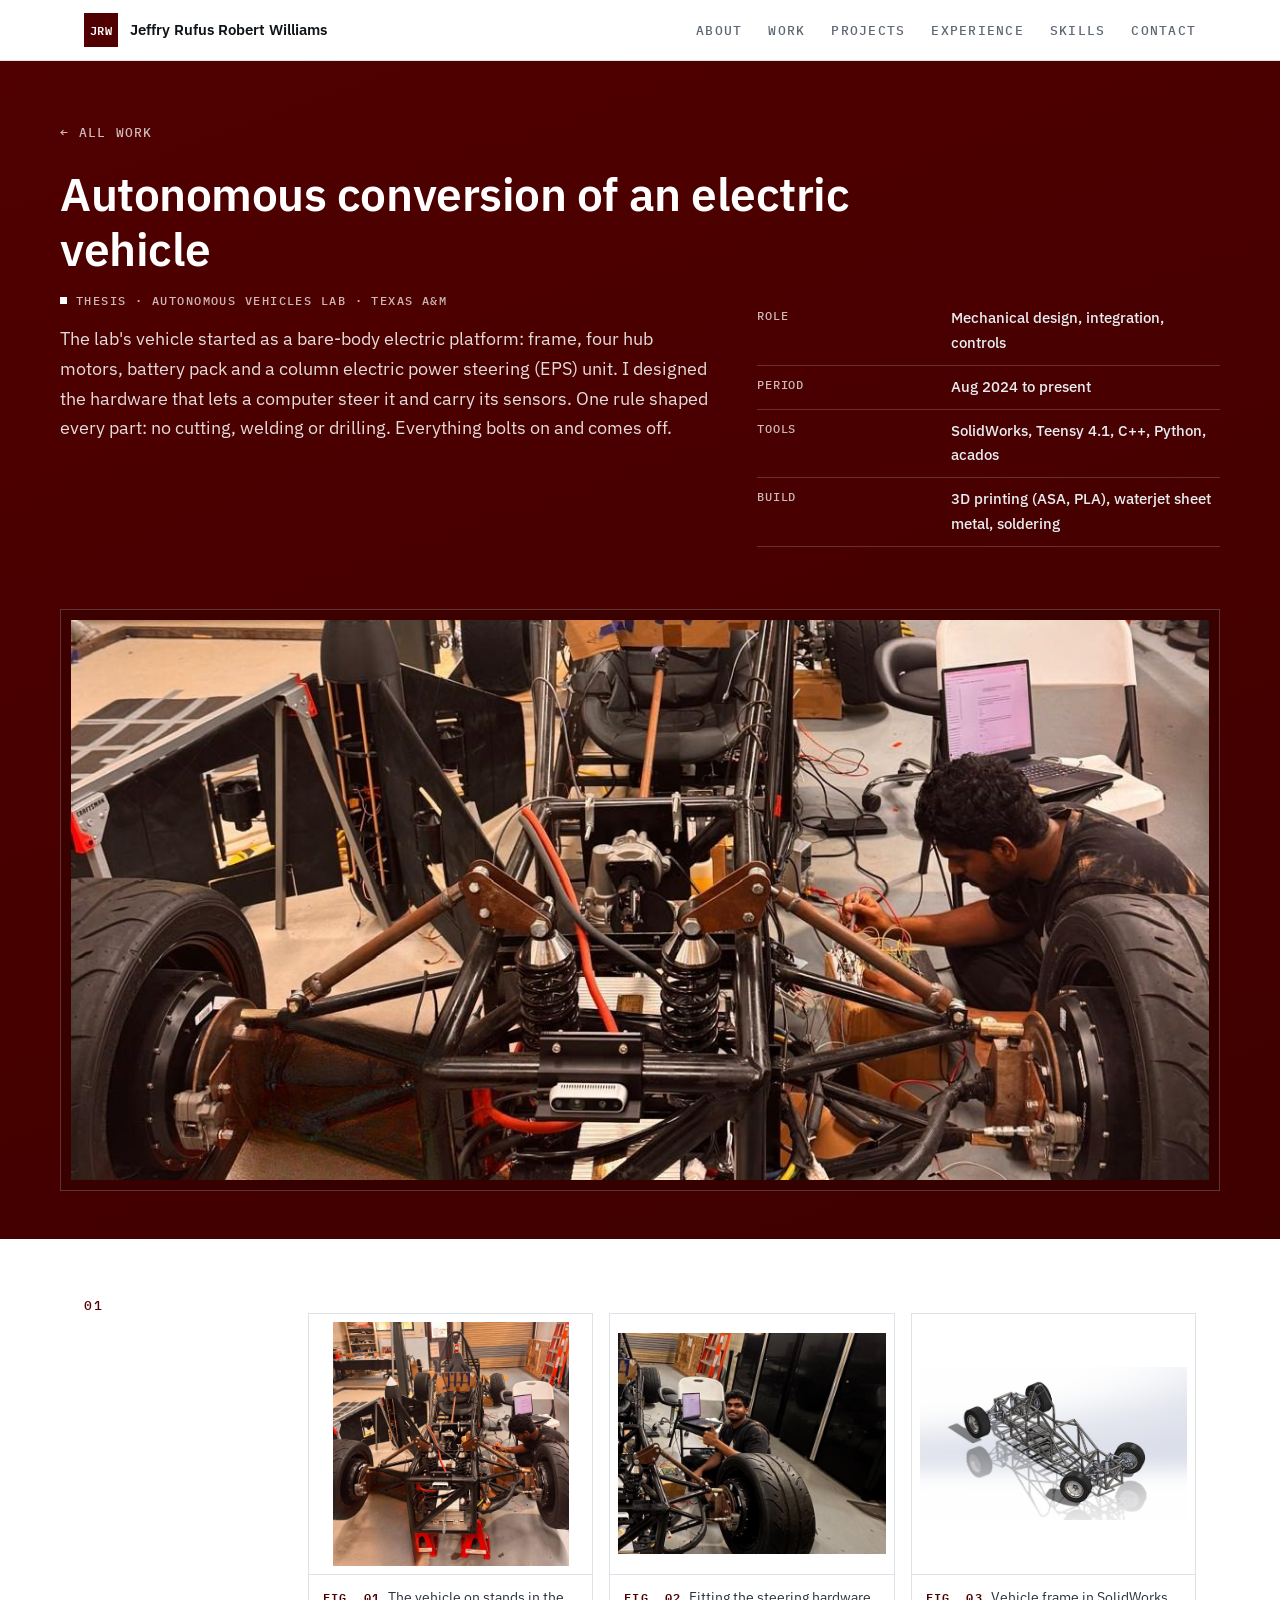
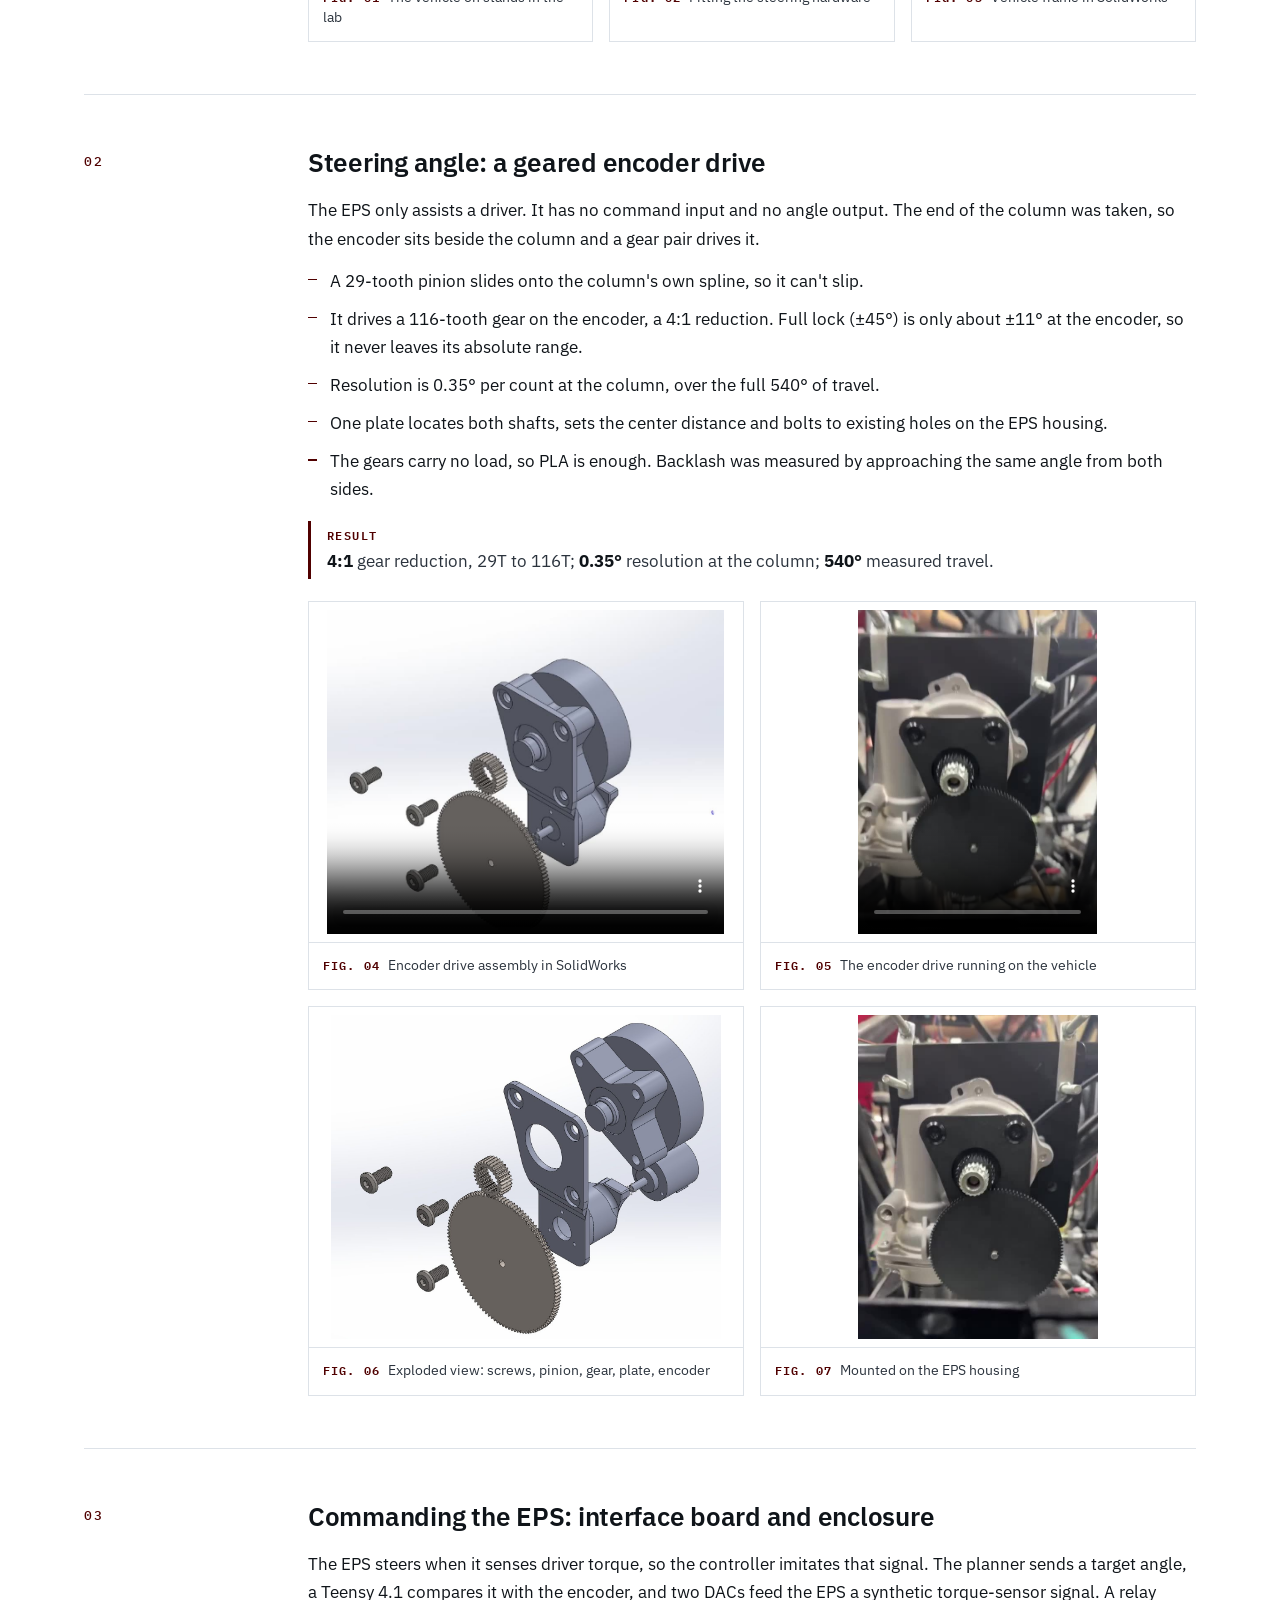
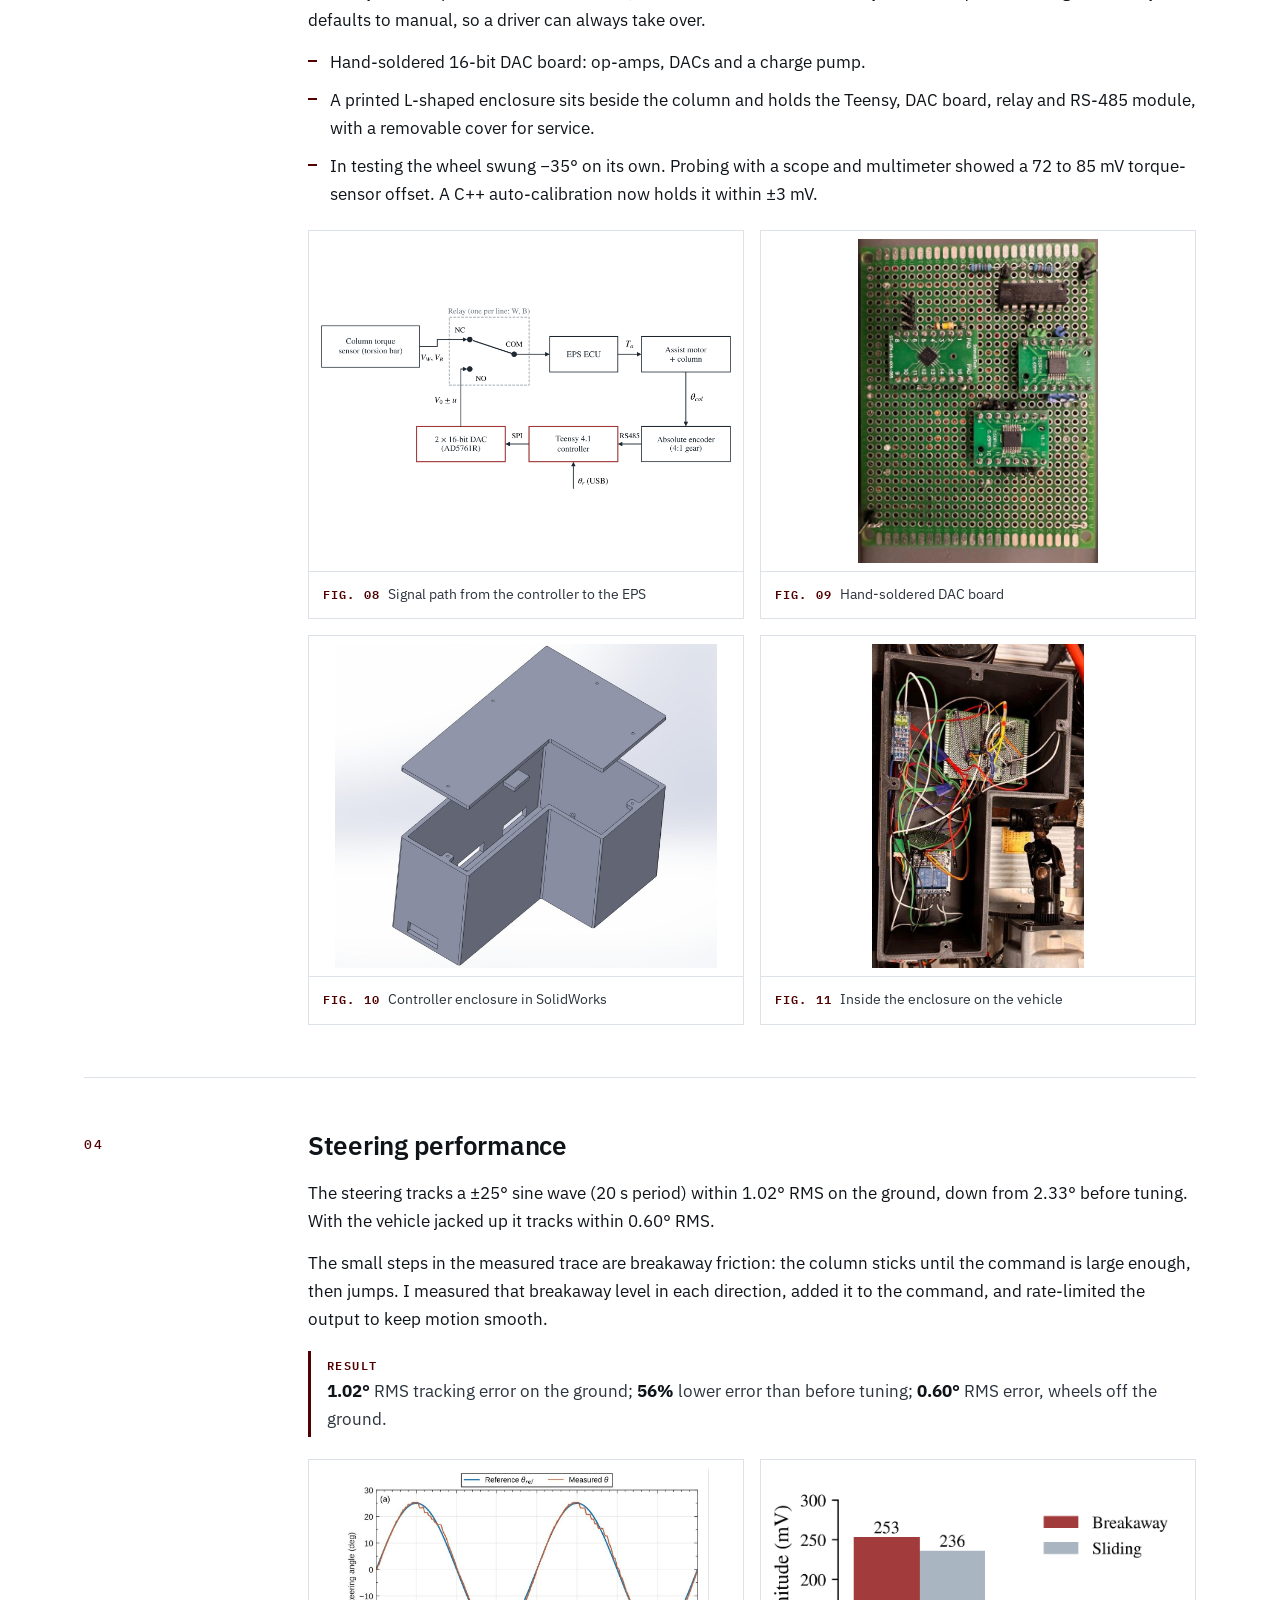
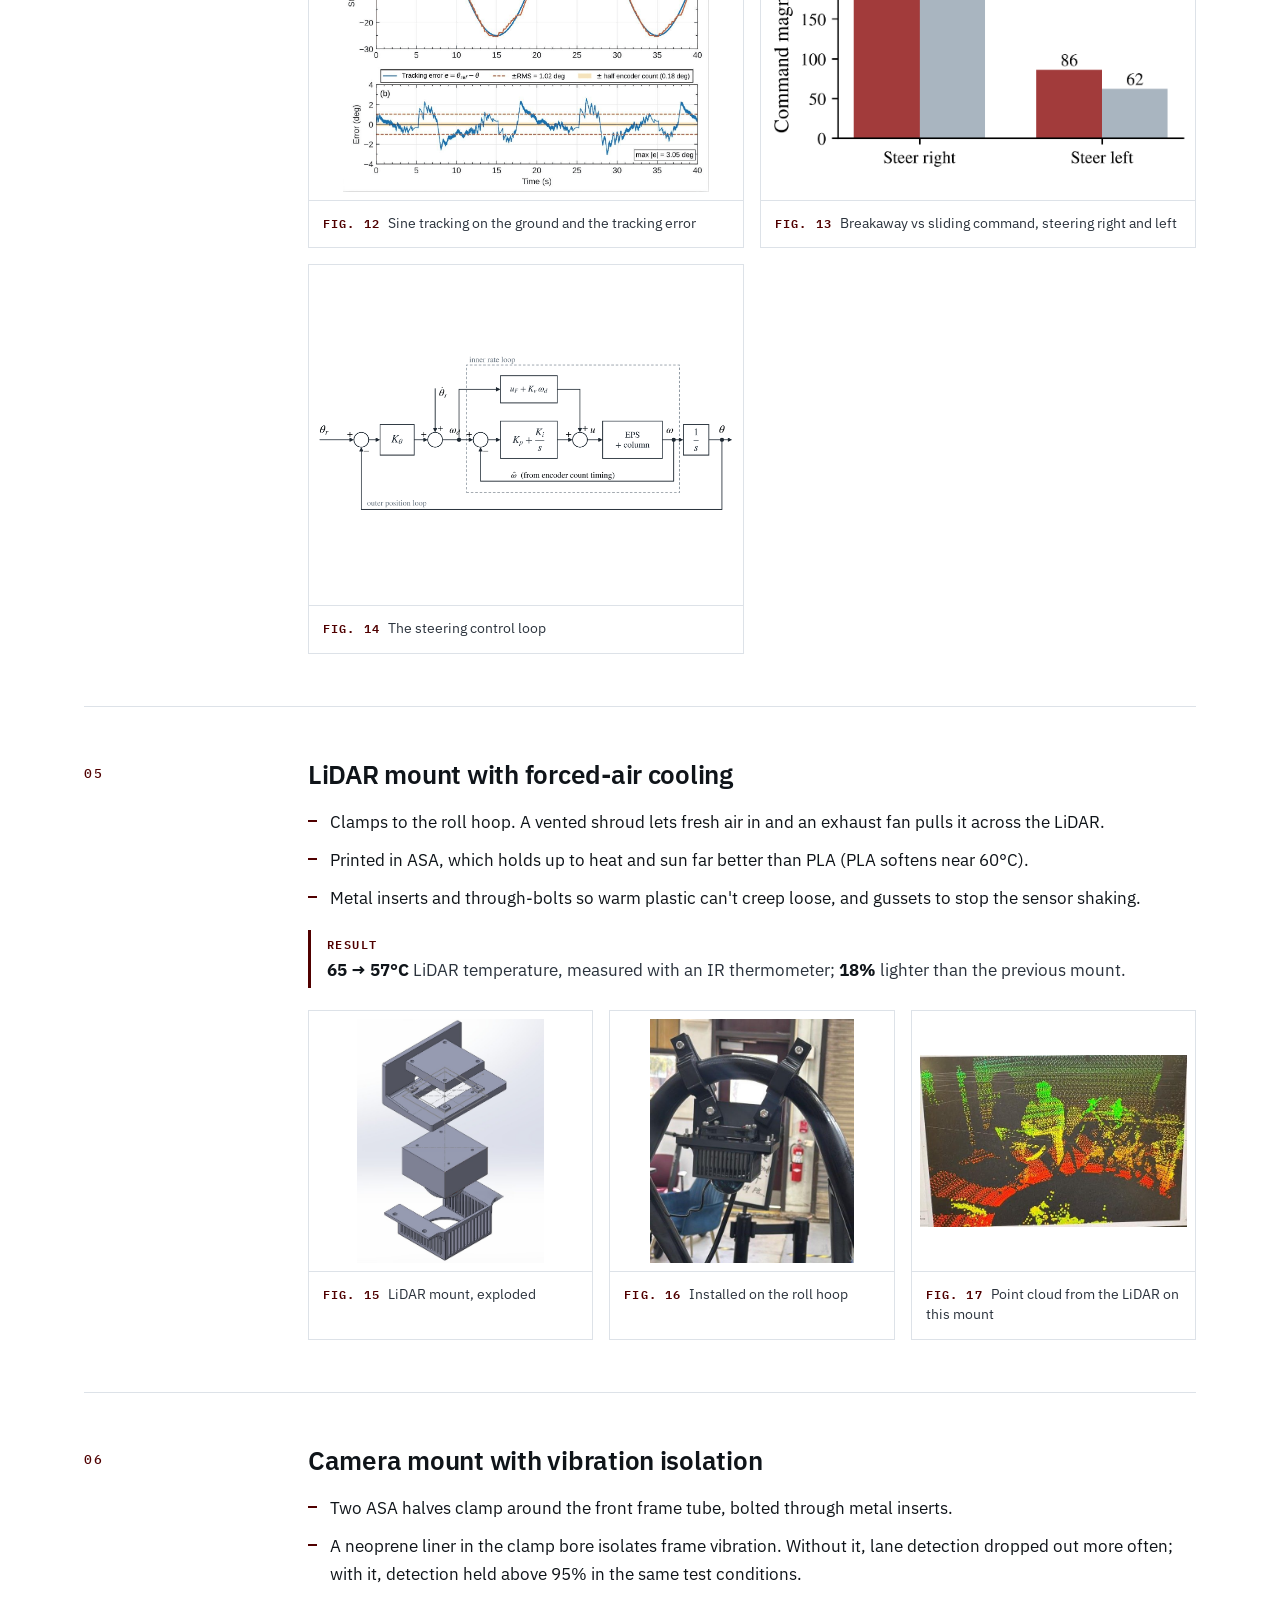
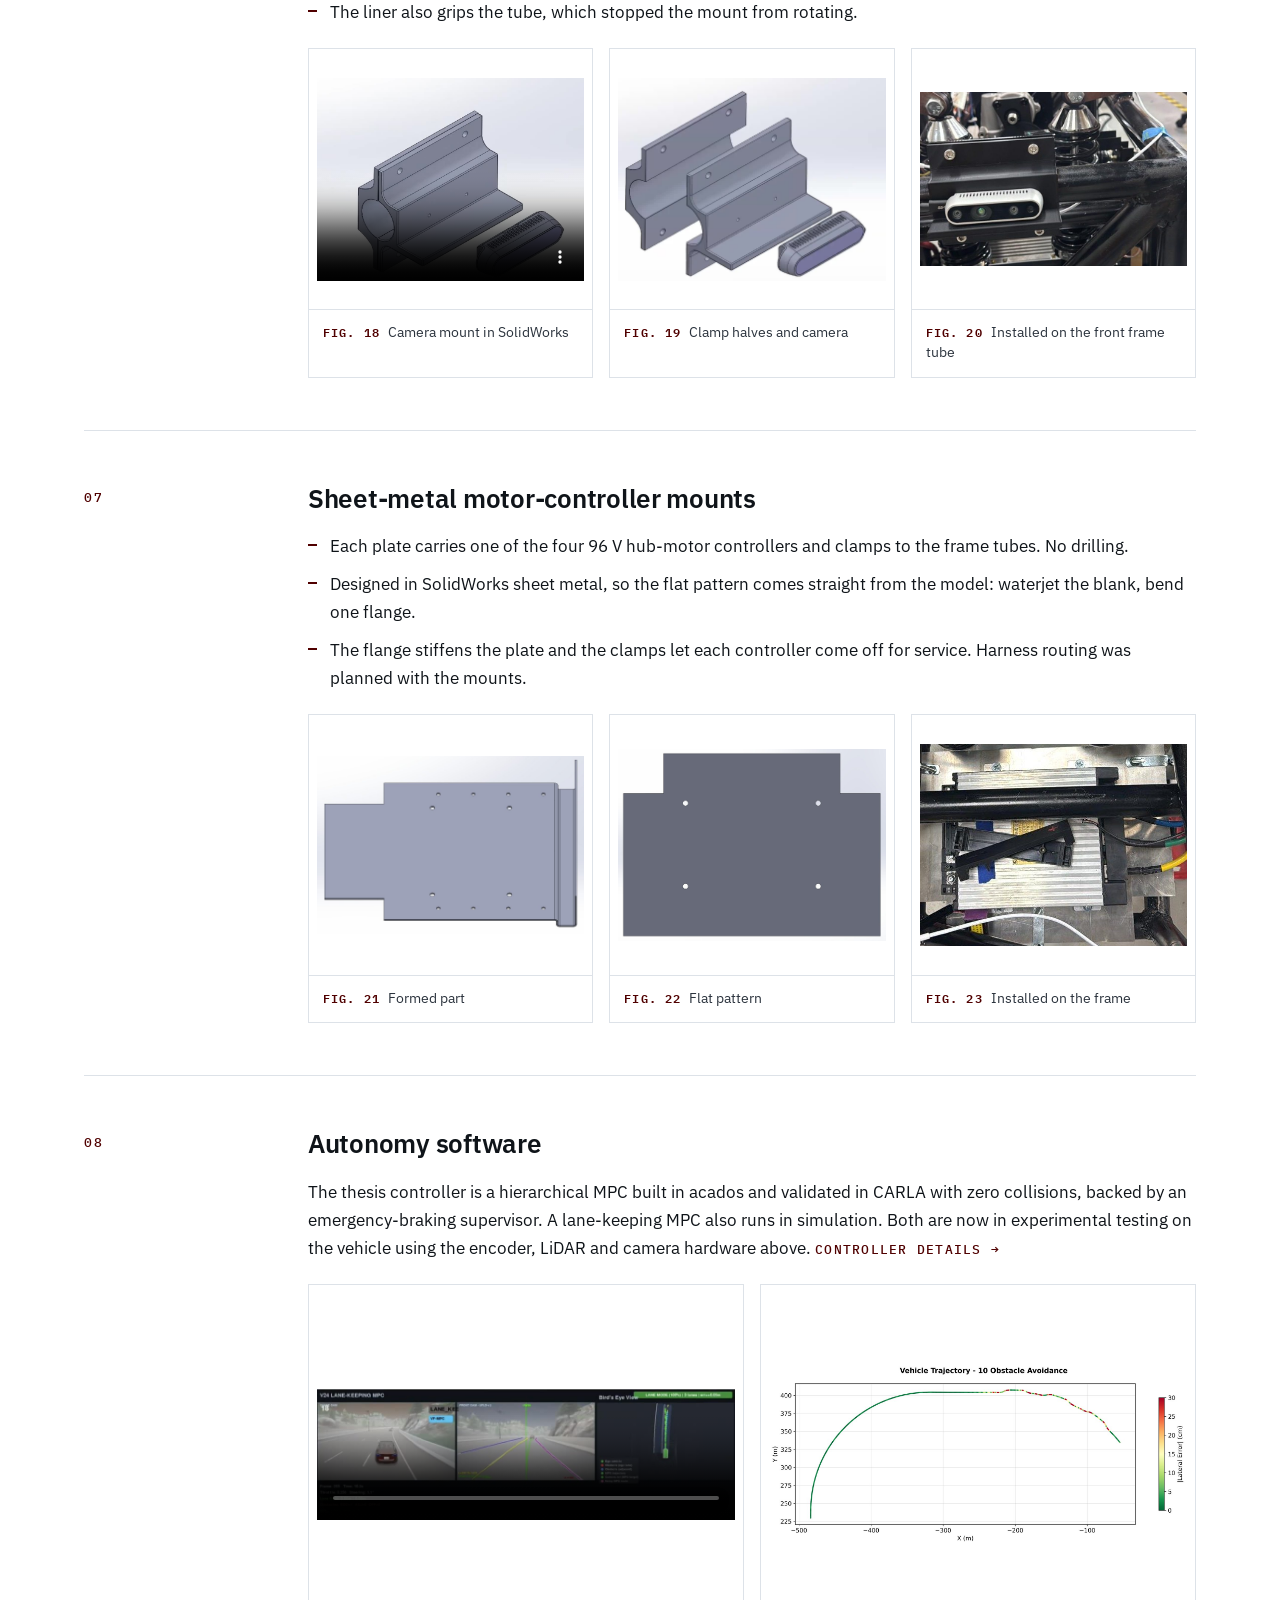
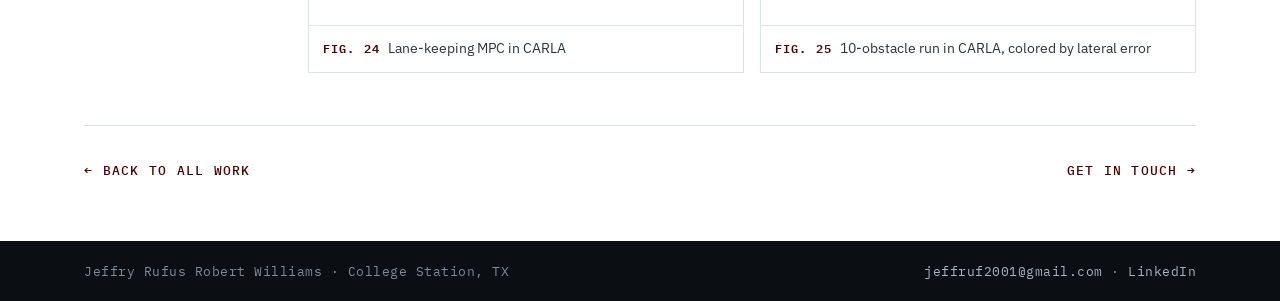
==== commit 53c6f6b9: "Texas A&M maroon theme, About section, no stat boxes" ====
--- a/project-atv.html
+++ b/project-atv.html
@@ -12,11 +12,11 @@
 <header class="top"><div class="wrap nav">
   <a class="brand" href="index.html"><span class="mark">JRW</span>Jeffry Rufus Robert Williams</a>
   <nav class="nav-links">
-    <a href="index.html#work">Work</a><a href="index.html#projects">Projects</a>
+    <a href="index.html#about">About</a><a href="index.html#work">Work</a><a href="index.html#projects">Projects</a>
     <a href="index.html#experience">Experience</a><a href="index.html#skills">Skills</a><a href="index.html#contact">Contact</a>
   </nav>
 </div></header>
-<div class="dark grid-bg"><div class="wrap page-hero"><a class="crumb" href="index.html#work">← All work</a><h1>Autonomous conversion of an electric vehicle</h1><div class="intro"><div><p class="label"><span class="dot"></span>Thesis · Autonomous Vehicles Lab · Texas A&amp;M</p><p class="lead" style="margin-top:14px">The lab's vehicle started as a bare-body electric platform: frame, four hub motors, battery pack and a column electric power steering (EPS) unit. I designed the hardware that lets a computer steer it and carry its sensors. One rule shaped every part: no cutting, welding or drilling. Everything bolts on and comes off.</p></div><div><table class="spec-table"><tr><th>Role</th><td>Mechanical design, integration, controls</td></tr><tr><th>Period</th><td>Aug 2024 to present</td></tr><tr><th>Tools</th><td>SolidWorks, Teensy 4.1, C++, Python, acados</td></tr><tr><th>Build</th><td>3D printing (ASA, PLA), waterjet sheet metal, soldering</td></tr></table></div></div><div class="cover"><img src="img-atv-vehicle.jpg" alt="Autonomous conversion of an electric vehicle"></div></div></div><main class="wrap"><div class="block"><div class="num">01</div><div class="text-col"><div class="gallery"><figure><div class="media"><img src="img-atv-vehicle.jpg" alt="The vehicle on stands in the lab" loading="lazy"></div><figcaption><b>Fig. 01</b>The vehicle on stands in the lab</figcaption></figure><figure><div class="media"><img src="img-atv-me-working.jpg" alt="Fitting the steering hardware" loading="lazy"></div><figcaption><b>Fig. 02</b>Fitting the steering hardware</figcaption></figure><figure><div class="media"><img src="img-atv-frame-cad.jpg" alt="Vehicle frame in SolidWorks" loading="lazy"></div><figcaption><b>Fig. 03</b>Vehicle frame in SolidWorks</figcaption></figure></div></div></div><div class="block"><div class="num">02</div><div class="text-col"><h2>Steering angle: a geared encoder drive</h2><p>The EPS only assists a driver. It has no command input and no angle output. The end of the column was taken, so the encoder sits beside the column and a gear pair drives it.</p><ul class="points"><li>A 29-tooth pinion slides onto the column's own spline, so it can't slip.</li><li>It drives a 116-tooth gear on the encoder, a 4:1 reduction. Full lock (±45°) is only about ±11° at the encoder, so it never leaves its absolute range.</li><li>Resolution is 0.35° per count at the column, over the full 540° of travel.</li><li>One plate locates both shafts, sets the center distance and bolts to existing holes on the EPS housing.</li><li>The gears carry no load, so PLA is enough. Backlash was measured by approaching the same angle from both sides.</li></ul><div class="result"><div><b>4:1</b><span>gear reduction, 29T to 116T</span></div><div><b>0.35°</b><span>resolution at the column</span></div><div><b>540°</b><span>measured travel</span></div></div><div class="gallery two"><figure><div class="media"><video src="vid-enc-cad.mp4" poster="vid-enc-cad-poster.jpg" controls muted playsinline preload="none"></video></div><figcaption><b>Fig. 04</b>Encoder drive assembly in SolidWorks</figcaption></figure><figure><div class="media"><video src="vid-enc-vehicle.mp4" poster="vid-enc-vehicle-poster.jpg" controls muted playsinline preload="none"></video></div><figcaption><b>Fig. 05</b>The encoder drive running on the vehicle</figcaption></figure><figure><div class="media"><img src="img-enc-exploded.jpg" alt="Exploded view: screws, pinion, gear, plate, encoder" loading="lazy"></div><figcaption><b>Fig. 06</b>Exploded view: screws, pinion, gear, plate, encoder</figcaption></figure><figure><div class="media"><img src="img-enc-onvehicle.jpg" alt="Mounted on the EPS housing" loading="lazy"></div><figcaption><b>Fig. 07</b>Mounted on the EPS housing</figcaption></figure></div></div></div><div class="block"><div class="num">03</div><div class="text-col"><h2>Commanding the EPS: interface board and enclosure</h2><p>The EPS steers when it senses driver torque, so the controller imitates that signal. The planner sends a target angle, a Teensy 4.1 compares it with the encoder, and two DACs feed the EPS a synthetic torque-sensor signal. A relay defaults to manual, so a driver can always take over.</p><ul class="points"><li>Hand-soldered 16-bit DAC board: op-amps, DACs and a charge pump.</li><li>A printed L-shaped enclosure sits beside the column and holds the Teensy, DAC board, relay and RS-485 module, with a removable cover for service.</li><li>In testing the wheel swung −35° on its own. Probing with a scope and multimeter showed a 72 to 85 mV torque-sensor offset. A C++ auto-calibration now holds it within ±3 mV.</li></ul><div class="gallery two"><figure><div class="media"><img src="img-ctl-block-diagram.png" alt="Signal path from the controller to the EPS" loading="lazy"></div><figcaption><b>Fig. 08</b>Signal path from the controller to the EPS</figcaption></figure><figure><div class="media"><img src="img-ctl-dac-board.jpg" alt="Hand-soldered DAC board" loading="lazy"></div><figcaption><b>Fig. 09</b>Hand-soldered DAC board</figcaption></figure><figure><div class="media"><img src="img-ctl-enclosure-cad.jpg" alt="Controller enclosure in SolidWorks" loading="lazy"></div><figcaption><b>Fig. 10</b>Controller enclosure in SolidWorks</figcaption></figure><figure><div class="media"><img src="img-ctl-enclosure-inside.jpg" alt="Inside the enclosure on the vehicle" loading="lazy"></div><figcaption><b>Fig. 11</b>Inside the enclosure on the vehicle</figcaption></figure></div></div></div><div class="block"><div class="num">04</div><div class="text-col"><h2>Steering performance</h2><p>The steering tracks a ±25° sine wave (20 s period) within 1.02° RMS on the ground, down from 2.33° before tuning. With the vehicle jacked up it tracks within 0.60° RMS.</p><p>The small steps in the measured trace are breakaway friction: the column sticks until the command is large enough, then jumps. I measured that breakaway level in each direction, added it to the command, and rate-limited the output to keep motion smooth.</p><div class="result"><div><b>1.02°</b><span>RMS tracking error on the ground</span></div><div><b>56%</b><span>lower error than before tuning</span></div><div><b>0.60°</b><span>RMS error, wheels off the ground</span></div></div><div class="gallery two"><figure><div class="media"><img src="img-steer-sine.png" alt="Sine tracking on the ground and the tracking error" loading="lazy"></div><figcaption><b>Fig. 12</b>Sine tracking on the ground and the tracking error</figcaption></figure><figure><div class="media"><img src="img-steer-breakaway.png" alt="Breakaway vs sliding command, steering right and left" loading="lazy"></div><figcaption><b>Fig. 13</b>Breakaway vs sliding command, steering right and left</figcaption></figure><figure><div class="media"><img src="img-ctl-loop.png" alt="The steering control loop" loading="lazy"></div><figcaption><b>Fig. 14</b>The steering control loop</figcaption></figure></div></div></div><div class="block"><div class="num">05</div><div class="text-col"><h2>LiDAR mount with forced-air cooling</h2><ul class="points"><li>Clamps to the roll hoop. A vented shroud lets fresh air in and an exhaust fan pulls it across the LiDAR.</li><li>Printed in ASA, which holds up to heat and sun far better than PLA (PLA softens near 60°C).</li><li>Metal inserts and through-bolts so warm plastic can't creep loose, and gussets to stop the sensor shaking.</li></ul><div class="result"><div><b>65 → 57°C</b><span>LiDAR temperature, measured with an IR thermometer</span></div><div><b>18%</b><span>lighter than the previous mount</span></div></div><div class="gallery"><figure><div class="media"><img src="img-lidar-cad.jpg" alt="LiDAR mount, exploded" loading="lazy"></div><figcaption><b>Fig. 15</b>LiDAR mount, exploded</figcaption></figure><figure><div class="media"><img src="img-lidar-photo.jpg" alt="Installed on the roll hoop" loading="lazy"></div><figcaption><b>Fig. 16</b>Installed on the roll hoop</figcaption></figure><figure><div class="media"><img src="img-lidar-pointcloud.jpg" alt="Point cloud from the LiDAR on this mount" loading="lazy"></div><figcaption><b>Fig. 17</b>Point cloud from the LiDAR on this mount</figcaption></figure></div></div></div><div class="block"><div class="num">06</div><div class="text-col"><h2>Camera mount with vibration isolation</h2><ul class="points"><li>Two ASA halves clamp around the front frame tube, bolted through metal inserts.</li><li>A neoprene liner in the clamp bore isolates frame vibration. Without it, lane detection dropped out more often; with it, detection held above 95% in the same test conditions.</li><li>The liner also grips the tube, which stopped the mount from rotating.</li></ul><div class="gallery"><figure><div class="media"><video src="vid-cam-cad.mp4" poster="vid-cam-cad-poster.jpg" controls muted playsinline preload="none"></video></div><figcaption><b>Fig. 18</b>Camera mount in SolidWorks</figcaption></figure><figure><div class="media"><img src="img-cam-cad.jpg" alt="Clamp halves and camera" loading="lazy"></div><figcaption><b>Fig. 19</b>Clamp halves and camera</figcaption></figure><figure><div class="media"><img src="img-cam-photo.jpg" alt="Installed on the front frame tube" loading="lazy"></div><figcaption><b>Fig. 20</b>Installed on the front frame tube</figcaption></figure></div></div></div><div class="block"><div class="num">07</div><div class="text-col"><h2>Sheet-metal motor-controller mounts</h2><ul class="points"><li>Each plate carries one of the four 96 V hub-motor controllers and clamps to the frame tubes. No drilling.</li><li>Designed in SolidWorks sheet metal, so the flat pattern comes straight from the model: waterjet the blank, bend one flange.</li><li>The flange stiffens the plate and the clamps let each controller come off for service. Harness routing was planned with the mounts.</li></ul><div class="gallery"><figure><div class="media"><img src="img-mc-cad.jpg" alt="Formed part" loading="lazy"></div><figcaption><b>Fig. 21</b>Formed part</figcaption></figure><figure><div class="media"><img src="img-mc-flat.jpg" alt="Flat pattern" loading="lazy"></div><figcaption><b>Fig. 22</b>Flat pattern</figcaption></figure><figure><div class="media"><img src="img-mc-installed.jpg" alt="Installed on the frame" loading="lazy"></div><figcaption><b>Fig. 23</b>Installed on the frame</figcaption></figure></div></div></div><div class="block"><div class="num">08</div><div class="text-col"><h2>Autonomy software</h2><p>The thesis controller is a hierarchical MPC built in acados and validated in CARLA with zero collisions, backed by an emergency-braking supervisor. A lane-keeping MPC also runs in simulation. Both are now in experimental testing on the vehicle using the encoder, LiDAR and camera hardware above. <a class="more" href="project-carla-mpc.html">Controller details →</a></p><div class="gallery two"><figure><div class="media"><video src="vid-carla-lkmpc.mp4" poster="vid-carla-lkmpc-poster.jpg" controls muted playsinline preload="none"></video></div><figcaption><b>Fig. 24</b>Lane-keeping MPC in CARLA</figcaption></figure><figure><div class="media"><img src="img-thesis-trajectory.jpg" alt="10-obstacle run in CARLA, colored by lateral error" loading="lazy"></div><figcaption><b>Fig. 25</b>10-obstacle run in CARLA, colored by lateral error</figcaption></figure></div></div></div><div class="next"><a class="more" href="index.html#work">← Back to all work</a><a class="more" href="index.html#contact">Get in touch →</a></div></main><footer><div class="wrap"><span>Jeffry Rufus Robert Williams · College Station, TX</span>
+<div class="dark maroon"><div class="wrap page-hero"><a class="crumb" href="index.html#work">← All work</a><h1>Autonomous conversion of an electric vehicle</h1><div class="intro"><div><p class="label"><span class="dot"></span>Thesis · Autonomous Vehicles Lab · Texas A&amp;M</p><p class="lead" style="margin-top:14px">The lab's vehicle started as a bare-body electric platform: frame, four hub motors, battery pack and a column electric power steering (EPS) unit. I designed the hardware that lets a computer steer it and carry its sensors. One rule shaped every part: no cutting, welding or drilling. Everything bolts on and comes off.</p></div><div><table class="spec-table"><tr><th>Role</th><td>Mechanical design, integration, controls</td></tr><tr><th>Period</th><td>Aug 2024 to present</td></tr><tr><th>Tools</th><td>SolidWorks, Teensy 4.1, C++, Python, acados</td></tr><tr><th>Build</th><td>3D printing (ASA, PLA), waterjet sheet metal, soldering</td></tr></table></div></div><div class="cover"><img src="img-atv-vehicle.jpg" alt="Autonomous conversion of an electric vehicle"></div></div></div><main class="wrap"><div class="block"><div class="num">01</div><div class="text-col"><div class="gallery"><figure><div class="media"><img src="img-atv-vehicle.jpg" alt="The vehicle on stands in the lab" loading="lazy"></div><figcaption><b>Fig. 01</b>The vehicle on stands in the lab</figcaption></figure><figure><div class="media"><img src="img-atv-me-working.jpg" alt="Fitting the steering hardware" loading="lazy"></div><figcaption><b>Fig. 02</b>Fitting the steering hardware</figcaption></figure><figure><div class="media"><img src="img-atv-frame-cad.jpg" alt="Vehicle frame in SolidWorks" loading="lazy"></div><figcaption><b>Fig. 03</b>Vehicle frame in SolidWorks</figcaption></figure></div></div></div><div class="block"><div class="num">02</div><div class="text-col"><h2>Steering angle: a geared encoder drive</h2><p>The EPS only assists a driver. It has no command input and no angle output. The end of the column was taken, so the encoder sits beside the column and a gear pair drives it.</p><ul class="points"><li>A 29-tooth pinion slides onto the column's own spline, so it can't slip.</li><li>It drives a 116-tooth gear on the encoder, a 4:1 reduction. Full lock (±45°) is only about ±11° at the encoder, so it never leaves its absolute range.</li><li>Resolution is 0.35° per count at the column, over the full 540° of travel.</li><li>One plate locates both shafts, sets the center distance and bolts to existing holes on the EPS housing.</li><li>The gears carry no load, so PLA is enough. Backlash was measured by approaching the same angle from both sides.</li></ul><p class="results"><span>Result</span><b>4:1</b> gear reduction, 29T to 116T; <b>0.35°</b> resolution at the column; <b>540°</b> measured travel.</p><div class="gallery two"><figure><div class="media"><video src="vid-enc-cad.mp4" poster="vid-enc-cad-poster.jpg" controls muted playsinline preload="none"></video></div><figcaption><b>Fig. 04</b>Encoder drive assembly in SolidWorks</figcaption></figure><figure><div class="media"><video src="vid-enc-vehicle.mp4" poster="vid-enc-vehicle-poster.jpg" controls muted playsinline preload="none"></video></div><figcaption><b>Fig. 05</b>The encoder drive running on the vehicle</figcaption></figure><figure><div class="media"><img src="img-enc-exploded.jpg" alt="Exploded view: screws, pinion, gear, plate, encoder" loading="lazy"></div><figcaption><b>Fig. 06</b>Exploded view: screws, pinion, gear, plate, encoder</figcaption></figure><figure><div class="media"><img src="img-enc-onvehicle.jpg" alt="Mounted on the EPS housing" loading="lazy"></div><figcaption><b>Fig. 07</b>Mounted on the EPS housing</figcaption></figure></div></div></div><div class="block"><div class="num">03</div><div class="text-col"><h2>Commanding the EPS: interface board and enclosure</h2><p>The EPS steers when it senses driver torque, so the controller imitates that signal. The planner sends a target angle, a Teensy 4.1 compares it with the encoder, and two DACs feed the EPS a synthetic torque-sensor signal. A relay defaults to manual, so a driver can always take over.</p><ul class="points"><li>Hand-soldered 16-bit DAC board: op-amps, DACs and a charge pump.</li><li>A printed L-shaped enclosure sits beside the column and holds the Teensy, DAC board, relay and RS-485 module, with a removable cover for service.</li><li>In testing the wheel swung −35° on its own. Probing with a scope and multimeter showed a 72 to 85 mV torque-sensor offset. A C++ auto-calibration now holds it within ±3 mV.</li></ul><div class="gallery two"><figure><div class="media"><img src="img-ctl-block-diagram.png" alt="Signal path from the controller to the EPS" loading="lazy"></div><figcaption><b>Fig. 08</b>Signal path from the controller to the EPS</figcaption></figure><figure><div class="media"><img src="img-ctl-dac-board.jpg" alt="Hand-soldered DAC board" loading="lazy"></div><figcaption><b>Fig. 09</b>Hand-soldered DAC board</figcaption></figure><figure><div class="media"><img src="img-ctl-enclosure-cad.jpg" alt="Controller enclosure in SolidWorks" loading="lazy"></div><figcaption><b>Fig. 10</b>Controller enclosure in SolidWorks</figcaption></figure><figure><div class="media"><img src="img-ctl-enclosure-inside.jpg" alt="Inside the enclosure on the vehicle" loading="lazy"></div><figcaption><b>Fig. 11</b>Inside the enclosure on the vehicle</figcaption></figure></div></div></div><div class="block"><div class="num">04</div><div class="text-col"><h2>Steering performance</h2><p>The steering tracks a ±25° sine wave (20 s period) within 1.02° RMS on the ground, down from 2.33° before tuning. With the vehicle jacked up it tracks within 0.60° RMS.</p><p>The small steps in the measured trace are breakaway friction: the column sticks until the command is large enough, then jumps. I measured that breakaway level in each direction, added it to the command, and rate-limited the output to keep motion smooth.</p><p class="results"><span>Result</span><b>1.02°</b> RMS tracking error on the ground; <b>56%</b> lower error than before tuning; <b>0.60°</b> RMS error, wheels off the ground.</p><div class="gallery two"><figure><div class="media"><img src="img-steer-sine.png" alt="Sine tracking on the ground and the tracking error" loading="lazy"></div><figcaption><b>Fig. 12</b>Sine tracking on the ground and the tracking error</figcaption></figure><figure><div class="media"><img src="img-steer-breakaway.png" alt="Breakaway vs sliding command, steering right and left" loading="lazy"></div><figcaption><b>Fig. 13</b>Breakaway vs sliding command, steering right and left</figcaption></figure><figure><div class="media"><img src="img-ctl-loop.png" alt="The steering control loop" loading="lazy"></div><figcaption><b>Fig. 14</b>The steering control loop</figcaption></figure></div></div></div><div class="block"><div class="num">05</div><div class="text-col"><h2>LiDAR mount with forced-air cooling</h2><ul class="points"><li>Clamps to the roll hoop. A vented shroud lets fresh air in and an exhaust fan pulls it across the LiDAR.</li><li>Printed in ASA, which holds up to heat and sun far better than PLA (PLA softens near 60°C).</li><li>Metal inserts and through-bolts so warm plastic can't creep loose, and gussets to stop the sensor shaking.</li></ul><p class="results"><span>Result</span><b>65 → 57°C</b> LiDAR temperature, measured with an IR thermometer; <b>18%</b> lighter than the previous mount.</p><div class="gallery"><figure><div class="media"><img src="img-lidar-cad.jpg" alt="LiDAR mount, exploded" loading="lazy"></div><figcaption><b>Fig. 15</b>LiDAR mount, exploded</figcaption></figure><figure><div class="media"><img src="img-lidar-photo.jpg" alt="Installed on the roll hoop" loading="lazy"></div><figcaption><b>Fig. 16</b>Installed on the roll hoop</figcaption></figure><figure><div class="media"><img src="img-lidar-pointcloud.jpg" alt="Point cloud from the LiDAR on this mount" loading="lazy"></div><figcaption><b>Fig. 17</b>Point cloud from the LiDAR on this mount</figcaption></figure></div></div></div><div class="block"><div class="num">06</div><div class="text-col"><h2>Camera mount with vibration isolation</h2><ul class="points"><li>Two ASA halves clamp around the front frame tube, bolted through metal inserts.</li><li>A neoprene liner in the clamp bore isolates frame vibration. Without it, lane detection dropped out more often; with it, detection held above 95% in the same test conditions.</li><li>The liner also grips the tube, which stopped the mount from rotating.</li></ul><div class="gallery"><figure><div class="media"><video src="vid-cam-cad.mp4" poster="vid-cam-cad-poster.jpg" controls muted playsinline preload="none"></video></div><figcaption><b>Fig. 18</b>Camera mount in SolidWorks</figcaption></figure><figure><div class="media"><img src="img-cam-cad.jpg" alt="Clamp halves and camera" loading="lazy"></div><figcaption><b>Fig. 19</b>Clamp halves and camera</figcaption></figure><figure><div class="media"><img src="img-cam-photo.jpg" alt="Installed on the front frame tube" loading="lazy"></div><figcaption><b>Fig. 20</b>Installed on the front frame tube</figcaption></figure></div></div></div><div class="block"><div class="num">07</div><div class="text-col"><h2>Sheet-metal motor-controller mounts</h2><ul class="points"><li>Each plate carries one of the four 96 V hub-motor controllers and clamps to the frame tubes. No drilling.</li><li>Designed in SolidWorks sheet metal, so the flat pattern comes straight from the model: waterjet the blank, bend one flange.</li><li>The flange stiffens the plate and the clamps let each controller come off for service. Harness routing was planned with the mounts.</li></ul><div class="gallery"><figure><div class="media"><img src="img-mc-cad.jpg" alt="Formed part" loading="lazy"></div><figcaption><b>Fig. 21</b>Formed part</figcaption></figure><figure><div class="media"><img src="img-mc-flat.jpg" alt="Flat pattern" loading="lazy"></div><figcaption><b>Fig. 22</b>Flat pattern</figcaption></figure><figure><div class="media"><img src="img-mc-installed.jpg" alt="Installed on the frame" loading="lazy"></div><figcaption><b>Fig. 23</b>Installed on the frame</figcaption></figure></div></div></div><div class="block"><div class="num">08</div><div class="text-col"><h2>Autonomy software</h2><p>The thesis controller is a hierarchical MPC built in acados and validated in CARLA with zero collisions, backed by an emergency-braking supervisor. A lane-keeping MPC also runs in simulation. Both are now in experimental testing on the vehicle using the encoder, LiDAR and camera hardware above. <a class="more" href="project-carla-mpc.html">Controller details →</a></p><div class="gallery two"><figure><div class="media"><video src="vid-carla-lkmpc.mp4" poster="vid-carla-lkmpc-poster.jpg" controls muted playsinline preload="none"></video></div><figcaption><b>Fig. 24</b>Lane-keeping MPC in CARLA</figcaption></figure><figure><div class="media"><img src="img-thesis-trajectory.jpg" alt="10-obstacle run in CARLA, colored by lateral error" loading="lazy"></div><figcaption><b>Fig. 25</b>10-obstacle run in CARLA, colored by lateral error</figcaption></figure></div></div></div><div class="next"><a class="more" href="index.html#work">← Back to all work</a><a class="more" href="index.html#contact">Get in touch →</a></div></main><footer><div class="wrap"><span>Jeffry Rufus Robert Williams · College Station, TX</span>
 <span><a href="mailto:jeffruf2001@gmail.com">jeffruf2001@gmail.com</a> · <a href="https://www.linkedin.com/in/jeffryrwilliams/" target="_blank" rel="noreferrer">LinkedIn</a></span></div></footer>
 <div class="lb" id="lb"><img alt=""></div>
 <script>
--- a/style.css
+++ b/style.css
@@ -2,7 +2,7 @@
 :root{
   --ink:#0f1419; --ink-2:#2b333d; --steel:#5d6875; --line:#dde2e8; --line-2:#c9d0d8;
   --paper:#ffffff; --alt:#f3f5f7; --dark:#11161c; --dark-2:#1a2129; --dark-line:#2c3540;
-  --on-dark:#e9edf1; --on-dark-2:#9aa6b2; --accent:#e0561b; --accent-2:#ff7a3d;
+  --on-dark:#e9edf1; --on-dark-2:#9aa6b2; --accent:#500000; --accent-2:#732f2f; --maroon:#500000; --maroon-2:#3f0000;
   --sans:"IBM Plex Sans",system-ui,-apple-system,"Segoe UI",Roboto,Arial,sans-serif;
   --mono:"IBM Plex Mono",ui-monospace,SFMono-Regular,Menlo,Consolas,monospace;
   --w:1160px;
@@ -21,13 +21,13 @@
 .label .dot{display:inline-block;width:7px;height:7px;background:var(--accent);margin-right:9px;vertical-align:1px}
 
 /* header */
-.top{position:sticky;top:0;z-index:20;background:rgba(17,22,28,.96);backdrop-filter:blur(6px);border-bottom:1px solid var(--dark-line)}
+.top{position:sticky;top:0;z-index:20;background:rgba(255,255,255,.97);backdrop-filter:blur(6px);border-bottom:1px solid var(--line)}
 .nav{display:flex;align-items:center;justify-content:space-between;height:60px;gap:16px}
-.brand{display:flex;align-items:center;gap:12px;text-decoration:none;color:var(--on-dark);font-weight:600;font-size:15px;white-space:nowrap}
-.mark{display:grid;place-items:center;width:34px;height:34px;border:1.5px solid var(--accent);color:var(--accent);font:600 12px var(--mono);letter-spacing:.04em}
+.brand{display:flex;align-items:center;gap:12px;text-decoration:none;color:var(--ink);font-weight:600;font-size:15px;white-space:nowrap}
+.mark{display:grid;place-items:center;width:34px;height:34px;background:var(--maroon);color:#fff;font:600 12px var(--mono);letter-spacing:.04em}
 .nav-links{display:flex;gap:26px}
-.nav-links a{color:var(--on-dark-2);text-decoration:none;font:500 12.5px var(--mono);letter-spacing:.1em;text-transform:uppercase}
-.nav-links a:hover{color:#fff}
+.nav-links a{color:var(--steel);text-decoration:none;font:500 12.5px var(--mono);letter-spacing:.1em;text-transform:uppercase}
+.nav-links a:hover{color:var(--maroon)}
 
 /* dark bands */
 .dark{background:var(--dark);color:var(--on-dark);position:relative}
@@ -205,3 +205,22 @@
   section{padding:60px 0}
   .panel{padding:24px}
 }
+
+/* Texas A&M maroon theme */
+.maroon{background:linear-gradient(160deg,var(--maroon) 0%,var(--maroon-2) 100%);--dark-line:rgba(255,255,255,.18);--on-dark-2:rgba(255,255,255,.72)}
+.maroon .hero .role{color:#fff;opacity:.92}
+.maroon .hero p.lead,.maroon .page-hero .lead,.maroon .contact p{color:rgba(255,255,255,.86)}
+.maroon .btn{background:#fff;border-color:#fff;color:var(--maroon)}
+.maroon .btn:hover{background:#f1e6e6;border-color:#f1e6e6}
+.maroon .btn.ghost{background:transparent;border-color:rgba(255,255,255,.55);color:#fff}
+.maroon .btn.ghost:hover{border-color:#fff;color:#fff}
+.maroon .label .dot{background:#fff}
+.maroon .hero-photo,.maroon .cover{background:rgba(0,0,0,.18);border-color:rgba(255,255,255,.2)}
+.school{font:600 13px/1.4 var(--sans);letter-spacing:.14em;text-transform:uppercase;color:#fff;opacity:.9;margin:0;padding-left:12px;border-left:3px solid #fff}
+.where{display:flex;flex-wrap:wrap;align-items:center;gap:10px 28px;padding:22px 0 26px;border-top:1px solid rgba(255,255,255,.2);font-size:15px;color:rgba(255,255,255,.9)}
+.where-label{font:600 12px var(--mono);letter-spacing:.12em;text-transform:uppercase;color:rgba(255,255,255,.6)}
+.about{max-width:760px;margin-left:224px;font-size:18px;color:var(--ink-2)}
+.results{border-left:3px solid var(--maroon);padding:4px 0 4px 16px;margin:18px 0 6px;color:var(--ink-2)}
+.results span{display:block;font:600 11.5px var(--mono);letter-spacing:.12em;text-transform:uppercase;color:var(--maroon);margin-bottom:2px}
+.results b{color:var(--ink)}
+@media (max-width:960px){.about{margin-left:0}}
